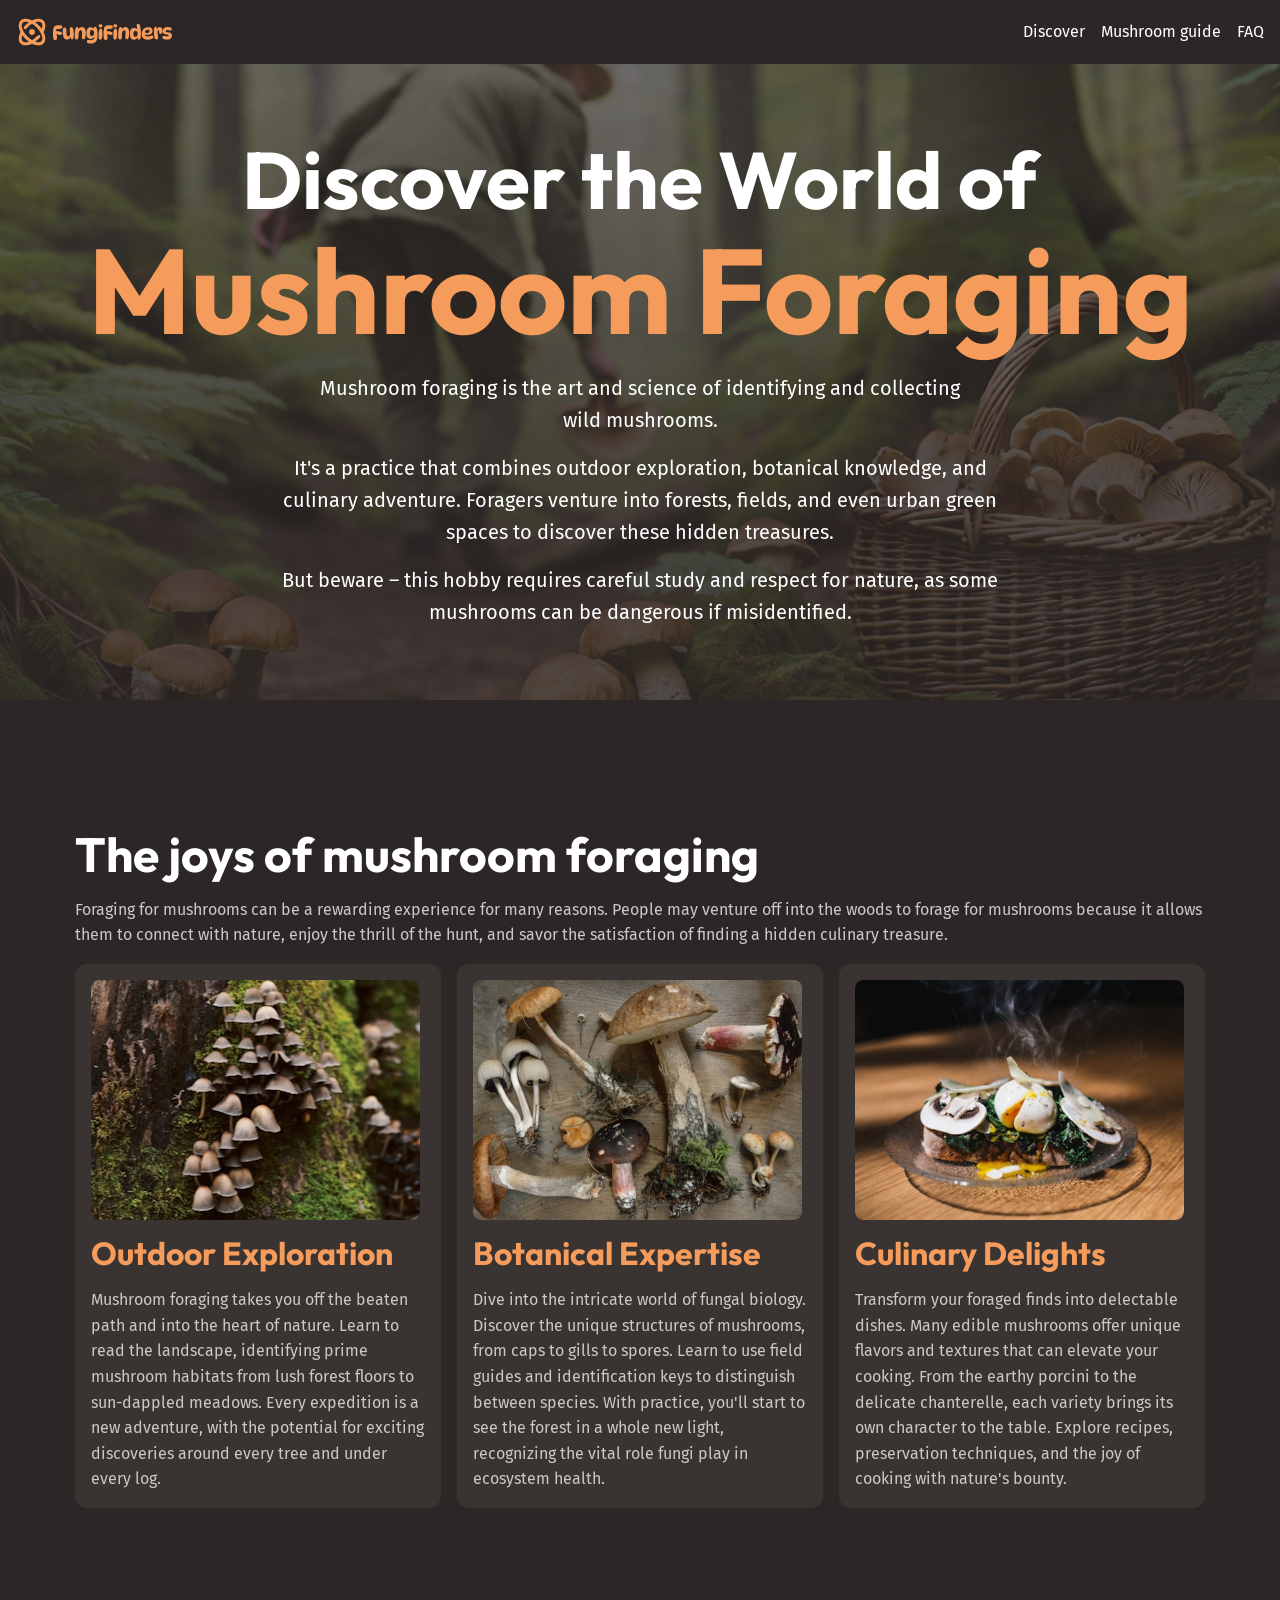
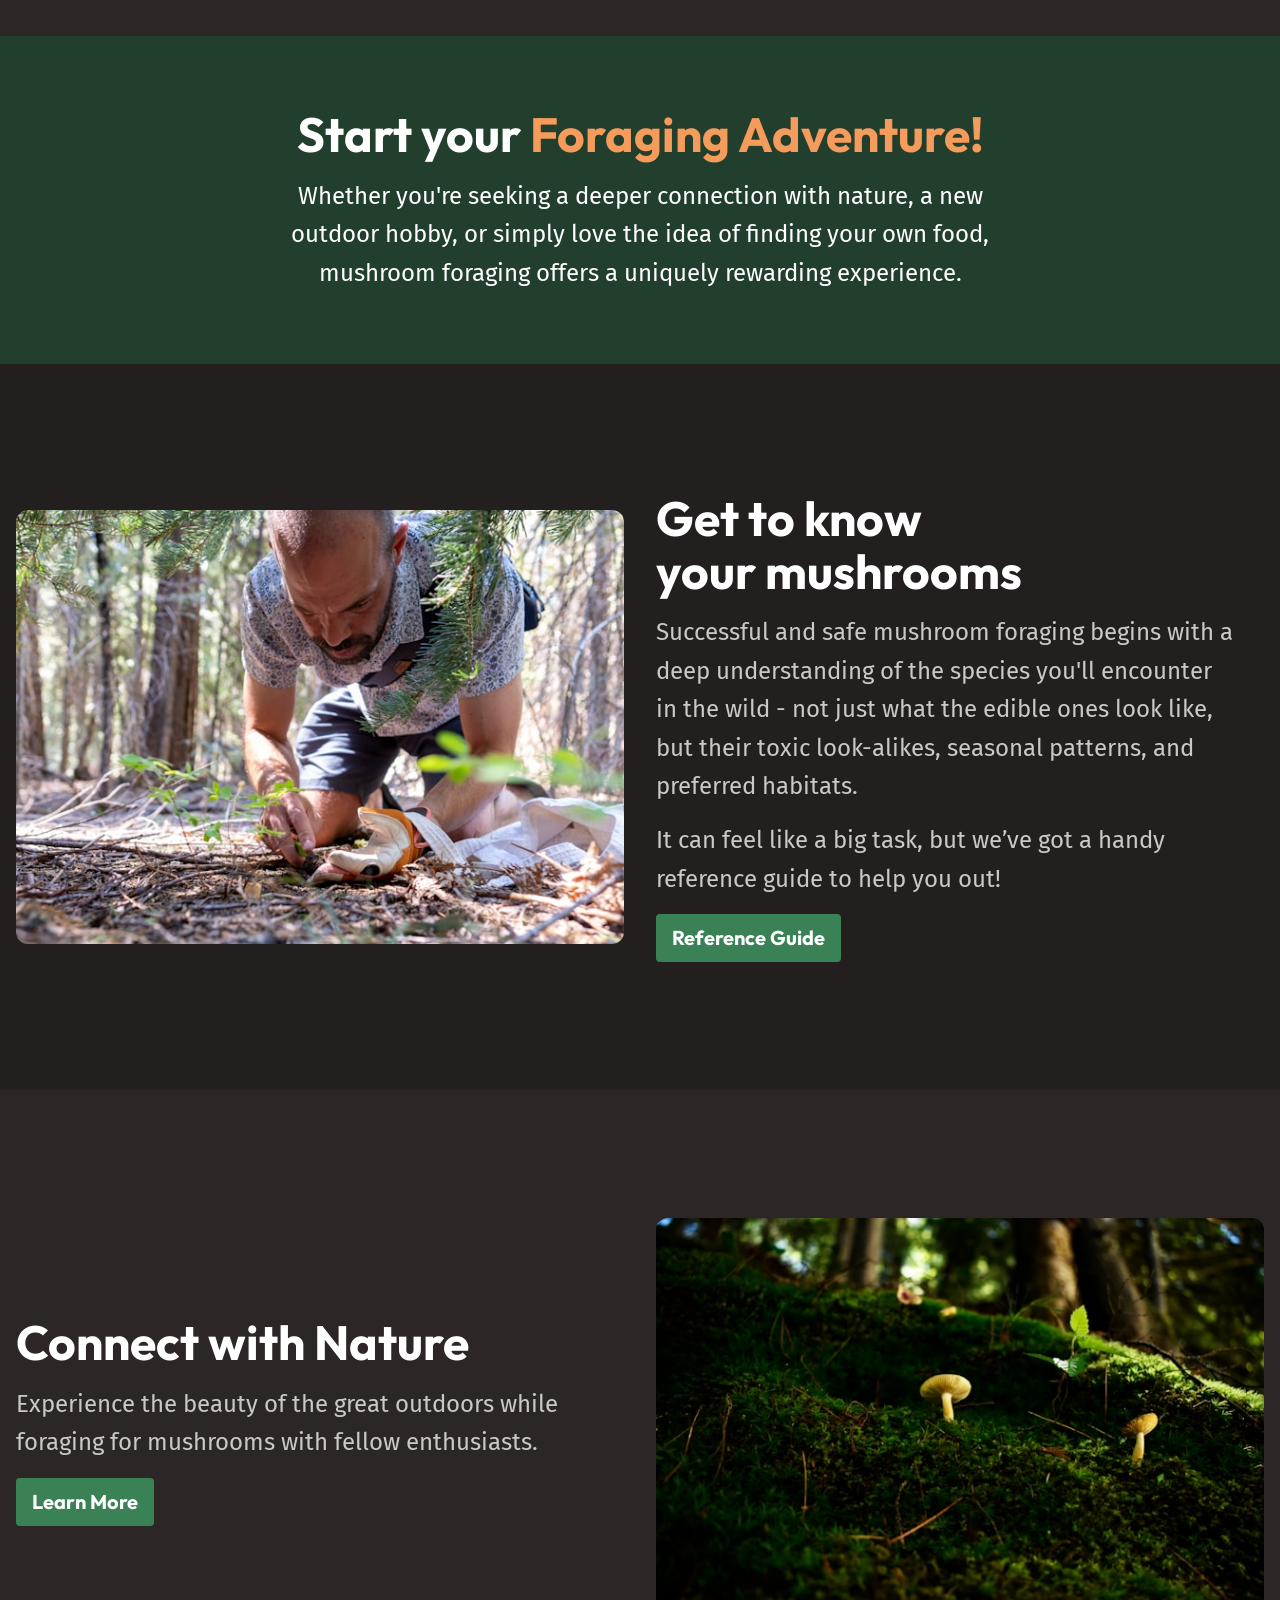
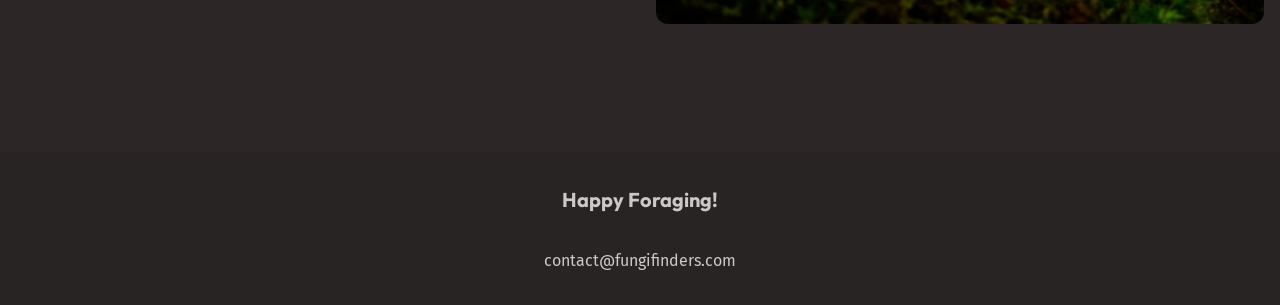
==== index.html @ 10470648 "finished page one" ====
<!DOCTYPE html>
<html lang="en">
<!-- Write HTML Approach focus on semantic and page structure before adding content -->

<head>
    <meta charset="UTF-8">
    <meta name="viewport" content="width=device-width, initial-scale=1.0">
    <title>Fungi Finders</title>
    <!-- Google Font -->
    <link rel="preconnect" href="https://fonts.googleapis.com" />
    <link rel="preconnect" href="https://fonts.gstatic.com" crossorigin />
    <link
        href="https://fonts.googleapis.com/css2?family=Fira+Sans:wght@400;700&family=Outfit:wght@100..900&display=swap"
        rel="stylesheet" />
    <link rel="stylesheet" href="css/style.css">
</head>

<body>
    <header class="site-header">
        <!-- Wrapper [same as container] -->
        <div class="wrapper" data-width="wide">
            <div class="site-header__inner">
                <img src="images/Logo.svg" alt="Fungi-Finders logo">
                <nav class="primary-navigation">
                    <ul role="list">
                        <li><a href="/">Discover</a></li>
                        <li><a href="#">Mushroom guide</a></li>
                        <li><a href="#">FAQ</a></li>
                    </ul>
                </nav>
            </div>
        </div>

    </header>
    <main>
        <section class="hero flow section" data-padding="compact">
            <div class="wrapper">


                <h1 class="hero__title">Discover the World of<span> Mushroom Foraging</span></h1>
            </div>
            <div class="wrapper" data-width="narrow">
                <div class="flow">

                    <p>Mushroom foraging is the art and science of identifying and collecting wild mushrooms.</p>
                    <p>It's a practice that combines outdoor exploration, botanical knowledge, and culinary adventure.
                        Foragers
                        venture into
                        forests, fields, and even urban green spaces to discover these hidden treasures.</p>
                    <p>But beware – this hobby requires careful study and respect for nature, as some mushrooms can be
                        dangerous
                        if
                        misidentified.</p>
                </div>
            </div>
        </section>
        <section class="section">
            <div class="wrapper flow">

                <h2 class="section-title">The joys of mushroom foraging</h2>
                <p>Foraging for mushrooms can be a rewarding experience for many reasons. People may venture off
                    into
                    the
                    woods to forage
                    for mushrooms because it allows them to connect with nature, enjoy the thrill of the hunt, and
                    savor
                    the
                    satisfaction of
                    finding a hidden culinary treasure.</p>

                <!-- Three Columns -->
                <div class="equal-columns">
                    <div class="card">
                        <img src="images/A vibrant forest floor covered with diverse wild mushrooms growing among fallen leaves and green moss..png"
                            alt="A tightly grouped brown and green mushrooms growing up a mossy trunk">
                        <h3 class="card__title">Outdoor Exploration</h3>
                        <p>Mushroom foraging takes you off the beaten path and into the heart of nature. Learn to read
                            the
                            landscape, identifying
                            prime mushroom habitats from lush forest floors to sun-dappled meadows. Every expedition is
                            a
                            new adventure, with the
                            potential for exciting discoveries around every tree and under every log.</p>
                    </div>
                    <div class="card">
                        <img src="images/botanical-expertise 12.jpg" alt="Wild Mushrooms on a table">
                        <h3 class="card__title">Botanical Expertise</h3>
                        <p>Dive into the intricate world of fungal biology. Discover the unique structures of mushrooms,
                            from caps to gills to
                            spores. Learn to use field guides and identification keys to distinguish between species.
                            With
                            practice, you'll start to
                            see the forest in a whole new light, recognizing the vital role fungi play in ecosystem
                            health.
                        </p>
                    </div>
                    <div class="card">
                        <img src="images/mushrooms being cooked.png" alt="A plate of food with mushrooms on top">
                        <h3 class="card__title">Culinary Delights</h3>
                        <p>Transform your foraged finds into delectable dishes. Many edible mushrooms offer unique
                            flavors
                            and textures that can
                            elevate your cooking. From the earthy porcini to the delicate chanterelle, each variety
                            brings
                            its own character to the
                            table. Explore recipes, preservation techniques, and the joy of cooking with nature's
                            bounty.
                        </p>
                    </div>
                </div>
            </div>
        </section>
        <section class="section background-accent" data-padding="compact">
            <div class="wrapper" data-width="narrow">


                <div class="flow font-size-lg text-high-contrast text-center">
                    <h2 class="section-title">Start your <span class="text-brand">Foraging Adventure!</span></h2>
                    <p>Whether you're seeking a deeper connection with nature, a new outdoor hobby, or simply love
                        the
                        idea
                        of finding your own food, mushroom foraging offers a uniquely rewarding experience.
                    </p>
                </div>
            </div>
        </section>
        <section class="section background-extra-dark">
            <div class="wrapper" data-width="wide">


                <!-- Two Columns -->
                <div class="equal-columns" data-gap="large" data-alignment="center">
                    <div>
                        <img src="images/experts.jpg"
                            alt="A man on his hands and knees harvesting wild mushrooms from the ground">
                    </div>
                    <div class="flow font-size-lg">
                        <h2 class="section-title">Get to know your mushrooms</h2>
                        <p>Successful and safe mushroom foraging begins with a deep understanding of the species
                            you'll
                            encounter in the wild - not
                            just what the edible ones look like, but their toxic look-alikes, seasonal patterns, and
                            preferred
                            habitats.</p>
                        <p>It can feel like a big task, but we’ve got a handy reference guide to help you out!</p>
                        <a class="button" href="#">Reference Guide <span class="visually-hidden">Learn more about
                                wild
                                mushrooms using our handy reference guide</span>

                            </span> </a>
                    </div>
                </div>
            </div>
        </section>
        <section class="section background-base">
            <div class="wrapper" data-width="wide">
                <!-- Two Columns -->
                <div class="equal-columns" data-gap="large" data-alignment="center">
                    <div class="flow font-size-lg">
                        <h2 class="section-title">Connect with Nature</h2>
                        <p>Experience the beauty of the great outdoors while foraging for mushrooms with fellow
                            enthusiasts.
                        </p>
                        <a class="button" href="#">Learn More <span class="visually-hidden">About the different types of
                                mushrooms using our handy
                                mushroom guide</span></a>
                    </div>
                    <div>
                        <img src="images/nature.jpg" alt="A smakk white mushroom growing on a mossy forest">
                    </div>
                </div>


            </div>
        </section>
    </main>
    <footer class="site-footer">
        <p class="site-footer__title">Happy Foraging!</p>
        <a href="mailto:contact@fungifinders.com">contact@fungifinders.com</a>
    </footer>




    <script src="js/script.js"></script>
</body>

</html>
---- css/style.css ----
@layer reset, base, layout, components;
/*Settings the order of the importance so after make this settings not important change order of layer */

/* Start Reset Layer */
@layer reset {
  *::before,
  *::after {
    box-sizing: border-box;
  }

  /* https://kilianvalkhof.com/2022/css-html/your-css-reset-needs-text-size-adjust-probably/ */
  html {
    -moz-text-size-adjust: none;
    -webkit-text-size-adjust: none;
    text-size-adjust: none;
  }

  body,
  h1,
  h2,
  h3,
  h4,
  p,
  figure,
  blockquote,
  dl,
  dd {
    margin: 0;
  }

  /* https://www.scottohara.me/blog/2019/01/12/lists-and-safari.html */
  [role="list"] {
    list-style: none;
    margin: 0;
    padding: 0;
  }

  body {
    min-block-size: 100vh;
    line-height: 1.6;
  }

  h1,
  h2,
  h3,
  button,
  input,
  label {
    line-height: 1.1;
  }

  h1,
  h2,
  h3,
  h4 {
    text-wrap: balance;
  }

  p,
  li {
    text-wrap: pretty;
  }

  img,
  picture {
    max-inline-size: 100%; /*max-inline-size mean up and down  */
    display: block;
  }

  input,
  button,
  textarea,
  select {
    font: inherit;
  }
}
/* End Reset Layer */

/* Start Base Layer  [:root, global styles, custom Props]*/
@layer base {
  :root {
    /* primitives here */
    --clr-white: hsl(0, 0%, 100%);
    --clr-gray-100: hsl(0, 2%, 79%);

    --clr-brand-400: hsl(25, 88%, 75%);
    --clr-brand-500: hsl(25, 88%, 66%);

    --clr-green-400: hsl(143, 19%, 49%);
    --clr-green-500: hsl(143, 38%, 37%);
    --clr-green-600: hsl(145, 29%, 19%);

    --clr-brown-500: hsl(10, 5%, 25%);
    --clr-brown-600: hsl(9, 7%, 21%);
    --clr-brown-700: hsl(9, 8%, 16%);
    --clr-brown-800: hsl(0, 6%, 15%);
    --clr-brown-900: hsl(0, 6%, 13%);

    --clr-orange-500: hsl(28, 43%, 28%);
    --clr-red-500: hsl(359, 34%, 24%);
    --clr-teal-500: hsl(186, 42%, 25%);

    /* Font Family */

    --ff-body: "Fira Sans", sans-serif;
    --ff-heading: "Outfit", sans-serif;

    /* Font Size */
    /* Rem = 16px */
    --fs-300: 0.875rem;
    --fs-400: 1rem;
    --fs-500: 1.255rem;
    --fs-600: 1.25rem;
    --fs-700: 1.5rem;
    --fs-800: 2rem;
    --fs-900: 3.75rem;
    --fs-1000: 3.75rem;

    @media (width > 760px) {
      --fs-300: 0.875rem;
      --fs-400: 1rem;
      --fs-500: 1.25rem;
      --fs-600: 1.5rem;
      --fs-700: 2rem;
      --fs-800: 3rem;
      --fs-900: 5rem;
      --fs-1000: 7.5rem;
    }
  }
  :root {
    /*semantic  Custom Properties */
    --text-main: var(--clr-gray-100);
    --text-high-contrast: var(--clr-white);
    --text-brand: var(--clr-brand-500);
    --text-brand-light: var(--clr-brand-400);

    --background-accent-light: var(--clr-green-400);
    --background-accent-main: var(--clr-green-500);
    --background-accent-dark: var(--clr-green-600);

    --background-extra-light: var(--clr-brown-500);
    --background-light: var(--clr-brown-600);
    --background-main: var(--clr-brown-700);
    --background-dark: var(--clr-brown-800);
    --background-extra-dark: var(--clr-brown-900);
  }
  :root {
    --font-size-heading-sm: var(--fs-700);
    --font-size-heading-regular: var(--fs-800);
    --font-size-heading-lg: var(--fs-900);
    --font-size-heading-xl: var(--fs-1000);

    --font-size-sm: var(--fs-300);
    --font-size-regular: var(--fs-400);
    --font-size-md: var(--fs-500);
    --font-size-lg: var(--fs-600);
  }
  :root {
    --border-radius-1: 0.25rem;
    --border-radius-2: 0.5rem;
    --border-radius-3: 0.75rem;
  }
  /*Base Style in General and good for inheritance then can be override  */
  body {
    font-family: var(--ff-body);
    font-size: var(--font-size-regular);
    color: var(--text-main);
    background-color: var(--background-main);
  }
  h1,
  h2,
  h3,
  h4 {
    font-family: var(--ff-heading);
    color: var(--text-high-contrast);
    font-weight: 700;
  }
  h1 {
    font-size: var(--font-size-heading-lg);
  }
  a {
    color: var(--text-high-contrast);
    display: block;
  }
  a:hover,
  a:focus-visible {
    color: var(--text-brand-light);
    /* Focus-visible is for keyboard users and it's not supported in all browsers when leave focus on the link return to the original state */
  }
  img {
    border-radius: var(--border-radius-3);
    -webkit-border-radius: var(--border-radius-3);
    -moz-border-radius: var(--border-radius-3);
    -ms-border-radius: var(--border-radius-3);
    -o-border-radius: var(--border-radius-3);
  }
}
/* End Base Layer */
/* Start Layout Layer */
@layer layout {
  .flow > * + * {
    /* direct sibling selector not include the first element */
    margin-top: var(--flow-space, 1rem);
  }
  .grid-flow {
    display: grid;
    gap: var(--grid-flow-gap, 1rem);
  }
  .equal-columns {
    display: grid;
    gap: var(--equal-columns-gap, 1em);
    align-items: var(--equal-columns-vertical-alignment, stretch);

    @media (width > 760px) {
      grid-auto-flow: column;
      grid-auto-columns: 1fr;
    }
    &[data-gap="large"] {
      --equal-columns-gap: 2rem;
    }
    &[data-alignment="center"] {
      --equal-columns-vertical-alignment: center;
    }
  }

  .section {
    --padding-section: 3.5rem;
    padding-block: var(--padding-section);
    /* padding-block mean padding-top and padding-bottom  */
    /* padding-inline mean padding-left and padding-right without effect on top and bottom */
    @media (width > 760px) {
      --padding-section: 8rem;

      &[data-padding="compact"] {
        --padding-section: 4.5rem;
      }
    }
  }
  .wrapper {
    --wrapper-max-width: 1130px;
    max-width: var(--wrapper-max-width);
    margin-inline: auto; /*same margin:0 auto */
    padding-inline: 1rem; /*same padding:0 1rem */

    &[data-width="wide"] {
      --wrapper-max-width: 1330px;
    }
    &[data-width="narrow"] {
      --wrapper-max-width: 720px;
    }
  }
}
/* End Layout Layer */
@layer components {
  .site-header {
    padding-block: 1rem;
  }
  .site-header__inner {
    display: flex;
    align-items: center;
    gap: 0.5rem 1rem;
    flex-wrap: wrap;
    justify-content: space-between;
  }
  .primary-navigation {
    ul {
      display: flex;
      gap: 0.5rem 1rem;
      flex-wrap: wrap;
    }
    a {
      text-decoration: none;
    }
  }
  .hero {
    background-image: url(../images/hero.png);
    background-size: cover;
    text-align: center;
    color: var(--text-high-contrast);
    font-size: var(--font-size-md);
  }

  .hero__title {
    font-size: var(--font-size-heading-lg);
    > span {
      display: block;
      color: var(--text-brand);
      font-size: var(--font-size-heading-xl);
    }
  }
  .card {
    /* We put var (var value, default value) var value if you wanna change style in future can delerate the var in parent and give it new value */
    display: grid;
    gap: var(--card-gap, 1rem);
    padding: 1rem;
    background-color: var(--background-light);
    border-radius: var(--border-radius-3);
    -webkit-border-radius: var(--border-radius-3);
    -moz-border-radius: var(--border-radius-3);
    -ms-border-radius: var(--border-radius-3);
    -o-border-radius: var(--border-radius-3);

    img {
      border-radius: var(--border-radius-2);
      -webkit-border-radius: var(--border-radius-2);
      -moz-border-radius: var(--border-radius-2);
      -ms-border-radius: var(--border-radius-2);
      -o-border-radius: var(--border-radius-2);
    }
    .card__title {
      color: var(--card-title-color, var(--text-brand));
      font-size: var(--card-title-font-size, var(--font-size-heading-sm));
    }
  }
  .button {
    display: flex inline;
    font-size: var(--font-size-md);
    padding: 0.5rem 1rem;
    background-color: var(--background-accent-main);
    font-family: var(--ff-heading);
    font-weight: 700;
    cursor: pointer;
    text-decoration: none;
    border-radius: var(--border-radius-1);
    -webkit-border-radius: var(--border-radius-1);
    -moz-border-radius: var(--border-radius-1);
    -ms-border-radius: var(--border-radius-1);
    -o-border-radius: var(--border-radius-1);
  }
  .button:hover,
  .button:focus-visible {
    color: var(--text-high-contrast);
    background-color: var(--background-accent-light);
  }
  .site-footer {
    text-align: center;
    background-color: var(--background-dark);
    padding-block: 2rem;
    display: grid;
    gap: 2rem;

    a {
      text-decoration: none;
      color: var(--text-main);
      &:hover,
      &:focus-visible {
        color: var(--text-brand-light);
      }
    }
  }
  .site-footer__title {
    font-size: var(--font-size-md);
    font-family: var(--ff-heading);
    font-weight: 700;
  }
}
/* Start Utilities Layer */
@layer utilities {
  /* This for Screen reader only to explain the purpose of the element  (link)*/
  /* So other people that are using screen readers will be able to access  */
  /* sr-only */
  .visually-hidden {
    clip: rect(0 0 0 0);
    clip-path: inset(50%);
    height: 1px;
    overflow: hidden;
    position: absolute;
    white-space: nowrap;
    width: 1px;
  }

  .text-center {
    text-align: center;
  }
  .text-brand {
    color: var(--text-brand);
  }
  .text-high-contrast {
    color: var(--text-high-contrast);
  }

  .section-title {
    font-size: var(--font-size-heading-regular);
  }

  .background-base {
    background-color: var(--background-base);
  }
  .background-light {
    background-color: var(--background-light);
  }
  .background-extra-light {
    background-color: var(--background-extra-light);
  }
  .background-dark {
    background-color: var(--background-dark);
  }
  .background-extra-dark {
    background-color: var(--background-extra-dark);
  }

  .background-accent {
    background-color: var(--background-accent-dark);
  }

  .font-size-sm {
    font-size: var(--font-size-sm);
  }
  .font-size-regular {
    font-size: var(--font-size-regular);
  }
  .font-size-md {
    font-size: var(--font-size-md);
  }
  .font-size-lg {
    font-size: var(--font-size-lg);
  }
}

/* End Utilities Layer */
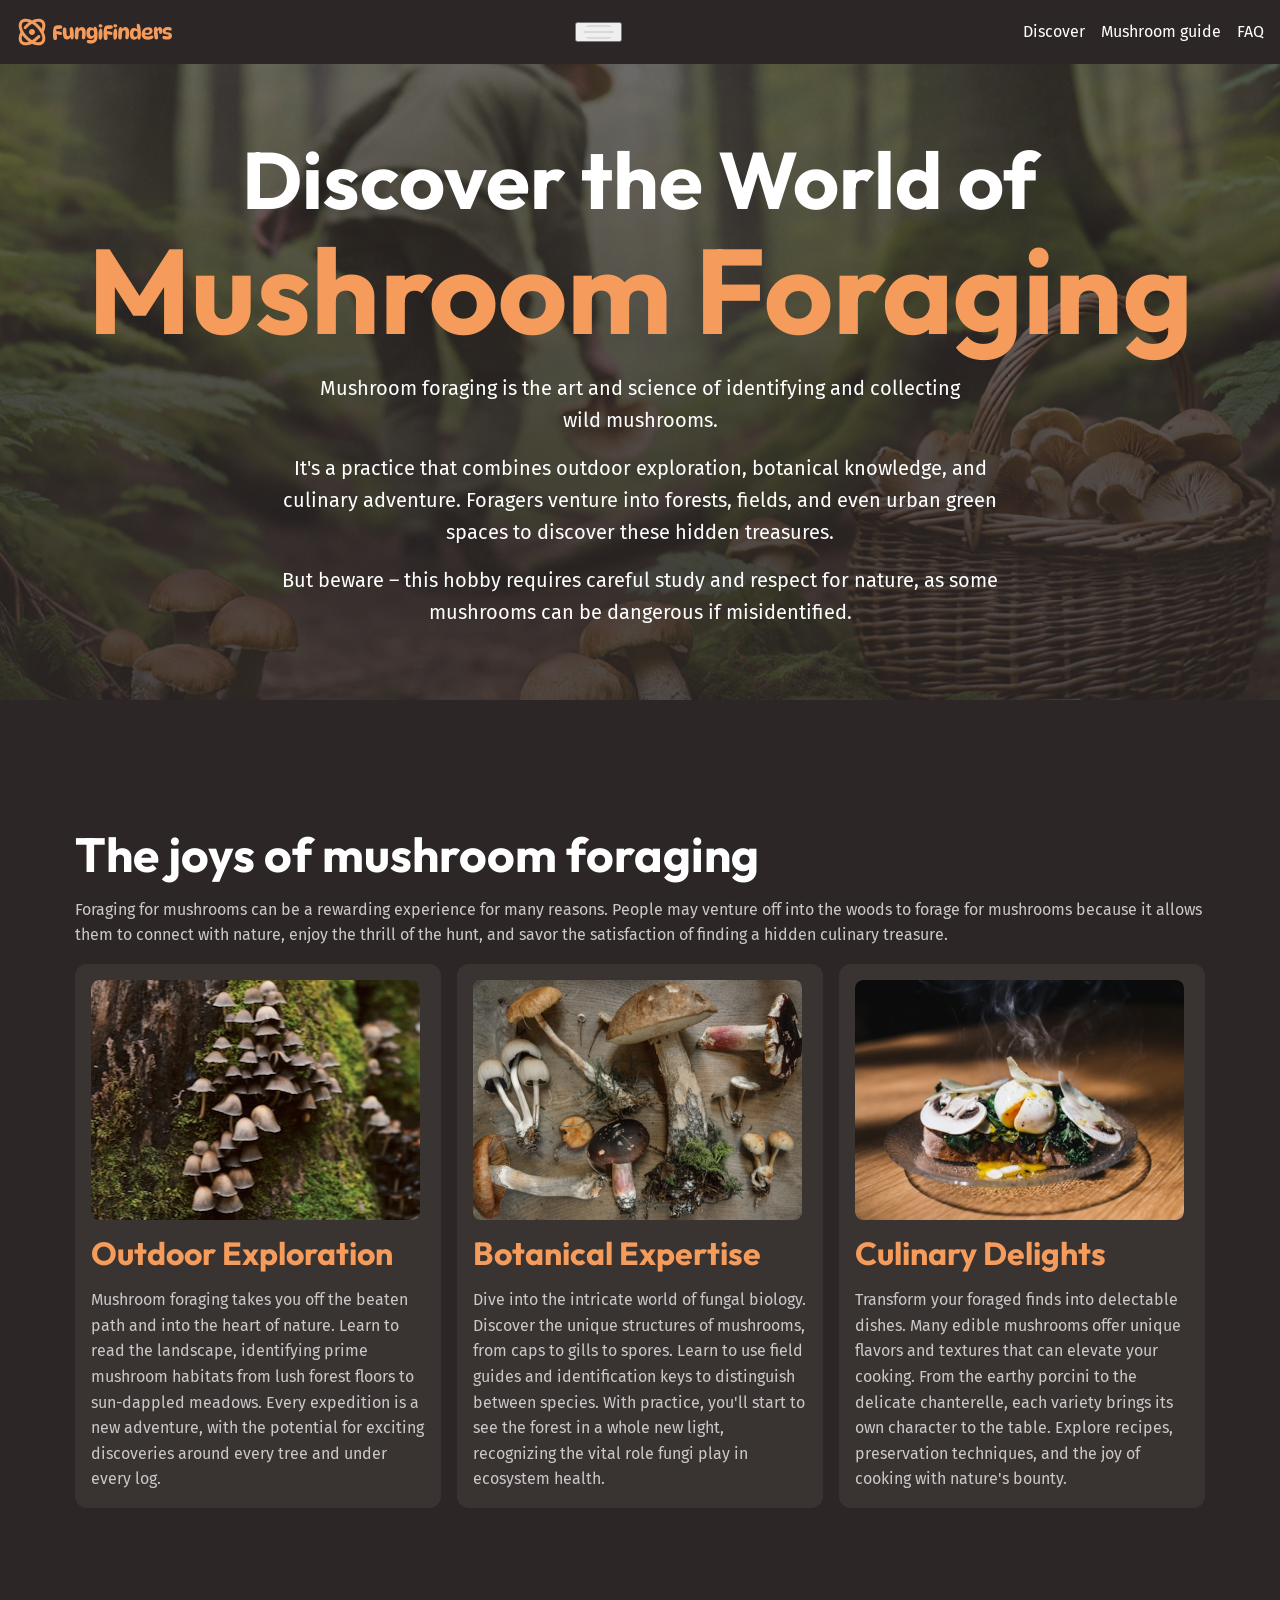
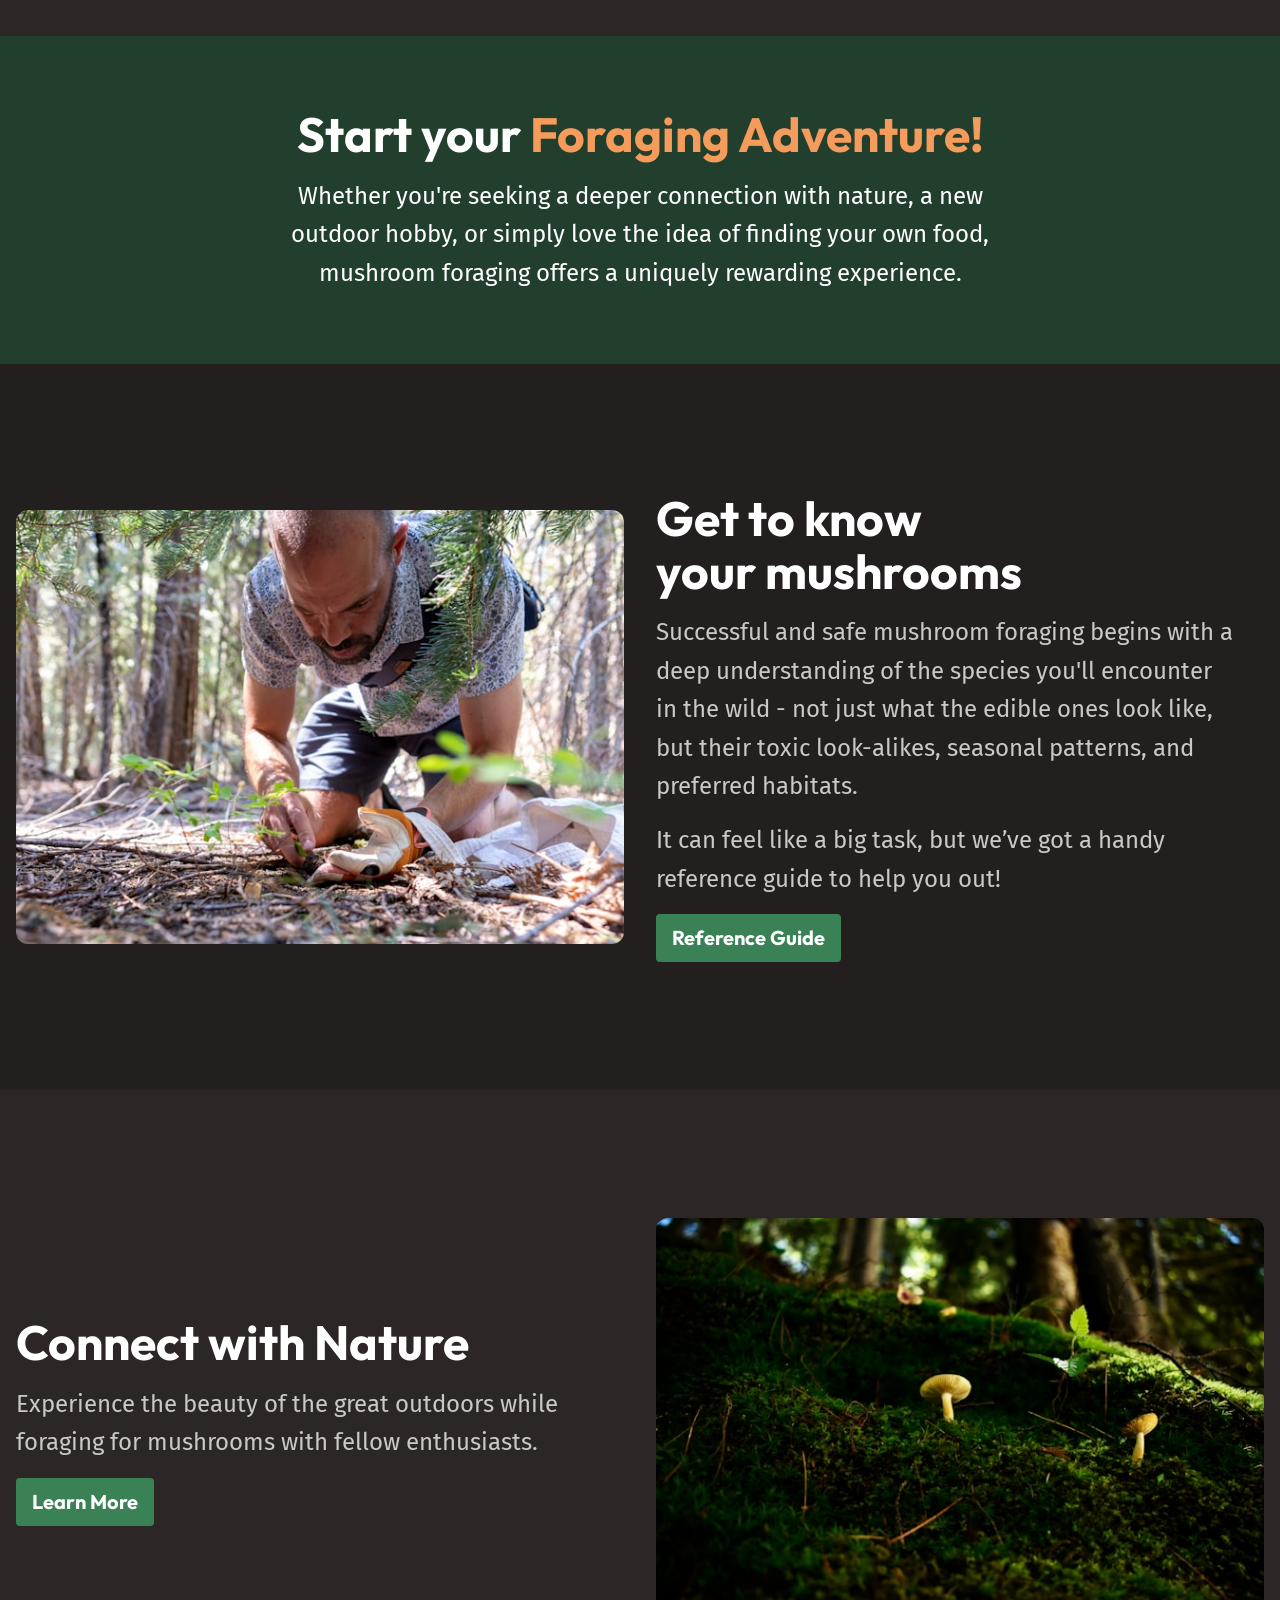
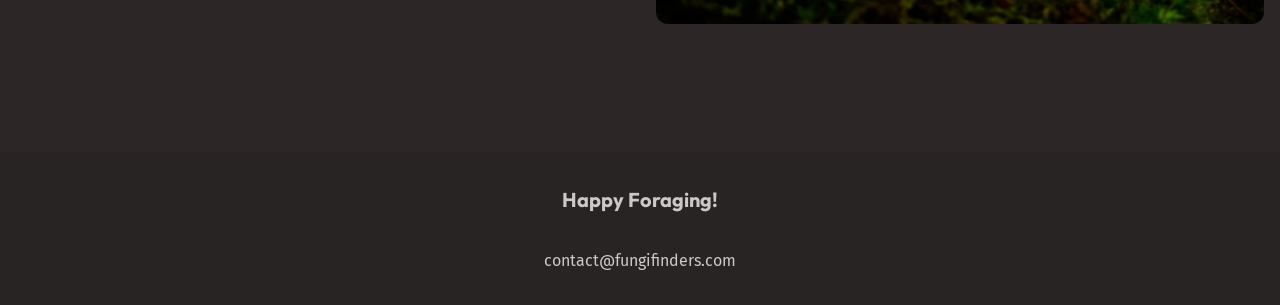
==== commit 8a9d9467: "added hamburger button" ====
--- a/index.html
+++ b/index.html
@@ -21,7 +21,11 @@
         <div class="wrapper" data-width="wide">
             <div class="site-header__inner">
                 <img src="images/Logo.svg" alt="Fungi-Finders logo">
-                <nav class="primary-navigation">
+                <button aria-controls="primary-nav" area-expanded="false">
+                    <span class="visually-hidden">Menu</span>
+                    <img src="images/Frame 23.svg" alt="">
+                </button>
+                <nav id="primary-nav" class="primary-navigation">
                     <ul role="list">
                         <li><a href="/">Discover</a></li>
                         <li><a href="#">Mushroom guide</a></li>
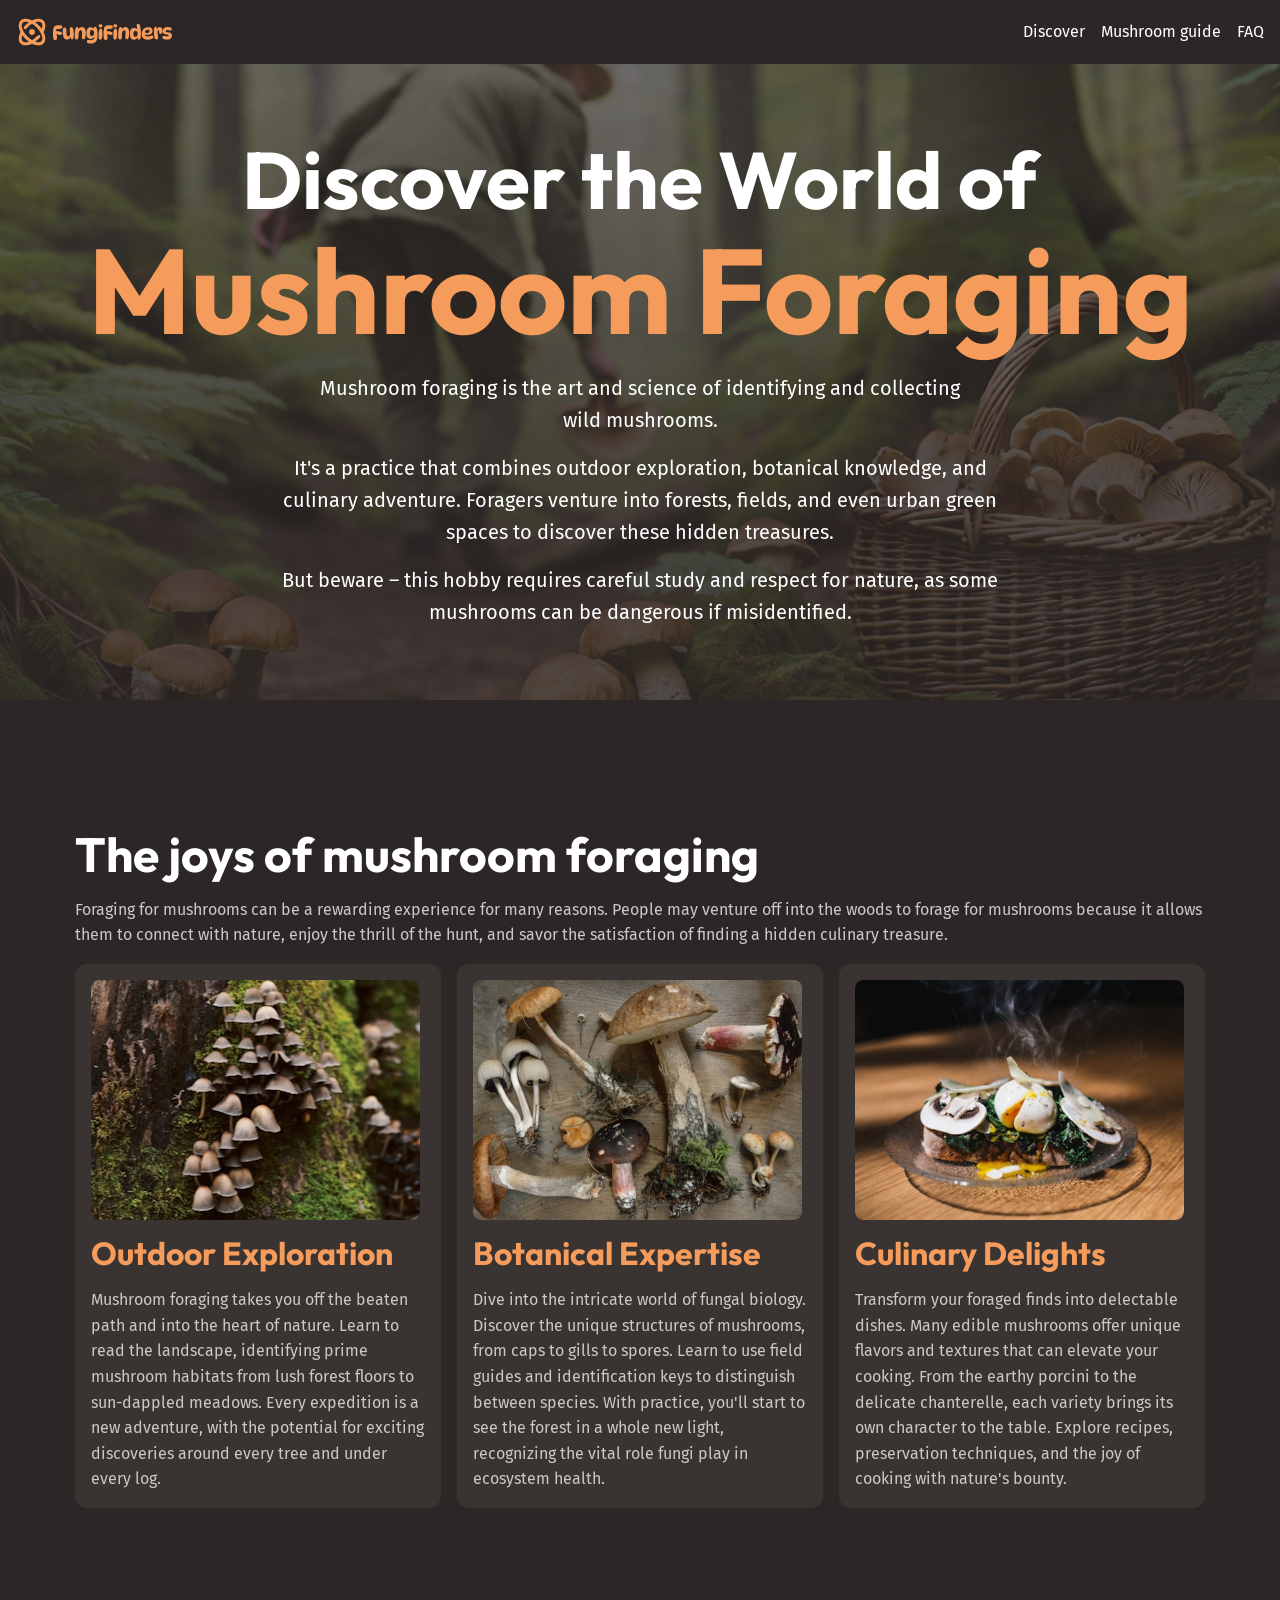
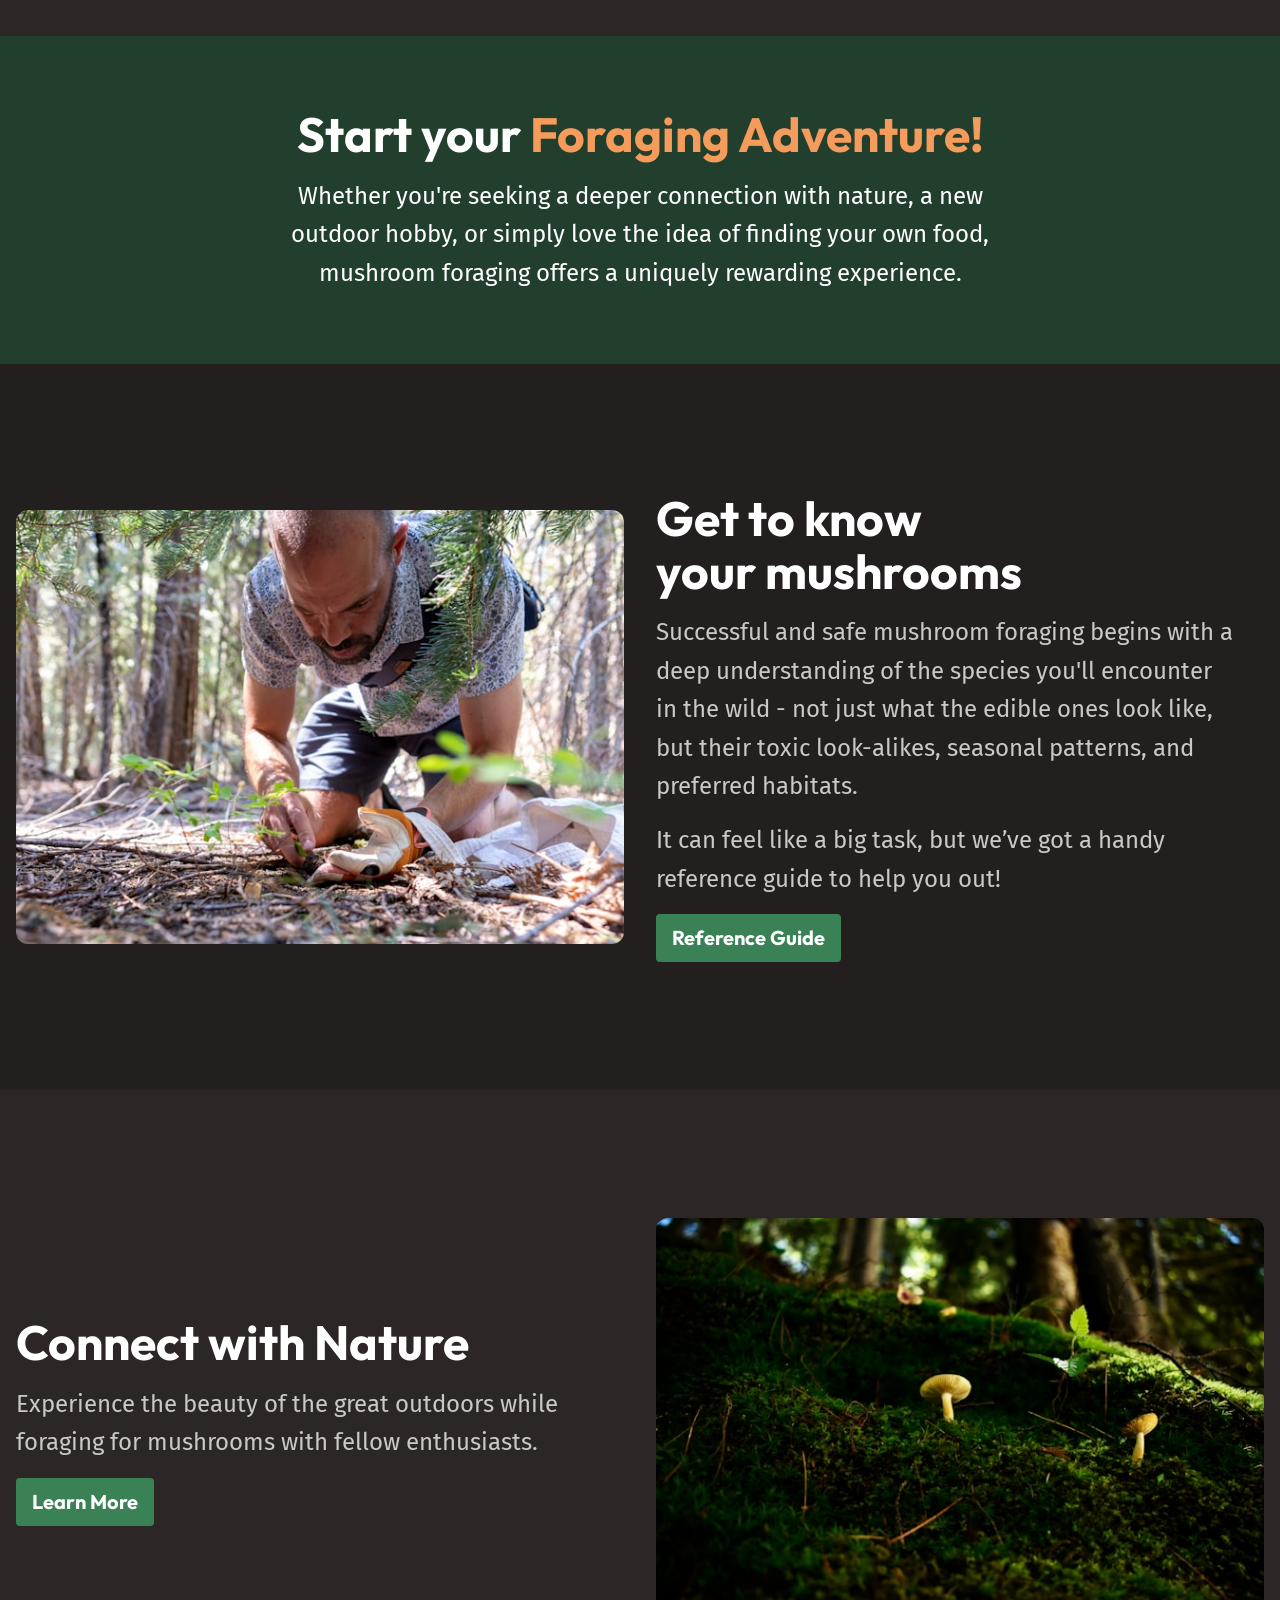
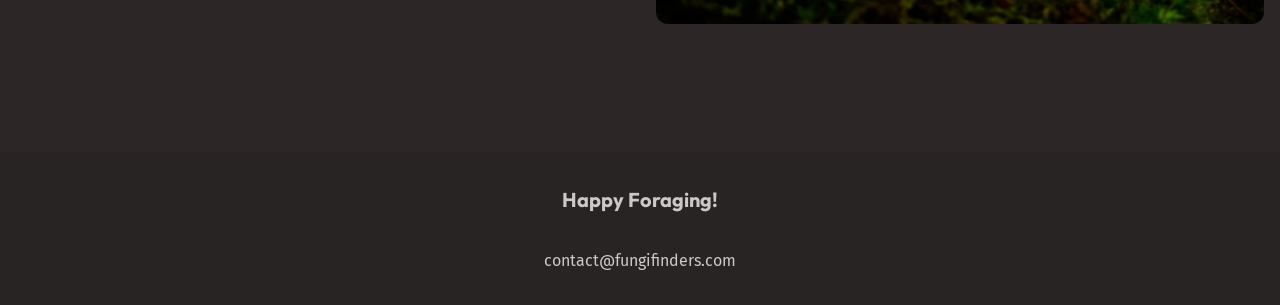
==== commit 08263291: "functional hamburger menu" ====
--- a/index.html
+++ b/index.html
@@ -24,8 +24,8 @@
                 <button aria-controls="primary-nav" area-expanded="false">
                     <span class="visually-hidden">Menu</span>
                     <img src="images/Frame 23.svg" alt="">
-                </button>
-                <nav id="primary-nav" class="primary-navigation">
+                </button> 
+                <nav id="primary-nav" class="primary-navigation" data-visible="false">
                     <ul role="list">
                         <li><a href="/">Discover</a></li>
                         <li><a href="#">Mushroom guide</a></li>
@@ -186,7 +186,7 @@
 
 
 
-    <script src="js/script.js"></script>
+    <script src="js/main.js"></script>
 </body>
 
 </html>
--- a/css/style.css
+++ b/css/style.css
@@ -251,6 +251,7 @@
   }
 }
 /* End Layout Layer */
+
 @layer components {
   .site-header {
     padding-block: 1rem;
@@ -262,6 +263,24 @@
     flex-wrap: wrap;
     justify-content: space-between;
   }
+
+  [aria-controls="primary-nav"] {
+    z-index: 100;
+    background: transparent;
+    border: 0;
+    cursor: pointer;
+    display: none; /* for mobile */
+    @media (width < 760px) {
+      display: block;
+    }
+    img {
+      border-radius: 0;
+      -webkit-border-radius: 0;
+      -moz-border-radius: 0;
+      -ms-border-radius: 0;
+      -o-border-radius: 0;
+    }
+  }
   .primary-navigation {
     ul {
       display: flex;
@@ -271,7 +290,40 @@
     a {
       text-decoration: none;
     }
-  }
+
+    @media (width < 760px) {
+      display: none;
+      position: absolute;
+      z-index: 10;
+      top: 0;
+      right: 0;
+      background-color: var(--background-accent-main);
+      padding: 2rem;
+      font-size: var(--font-size-lg);
+      font-family: var(--ff-heading);
+      border-bottom-left-radius: var(--border-radius-3);
+
+      ul {
+        flex-direction: column;
+        gap: 0;
+      }
+      li + li {
+        margin-block-start: 1.5rem;
+        padding-block-start: 1.5rem;
+        border-top: 2px solid var(--background-accent-light);
+      }
+    }
+
+    @media (width < 760px) {
+      &[data-visible="true"] {
+        display: block;
+      }
+      &[data-visible="false"] {
+        display: none;
+      }
+    }
+  }
+
   .hero {
     background-image: url(../images/hero.png);
     background-size: cover;
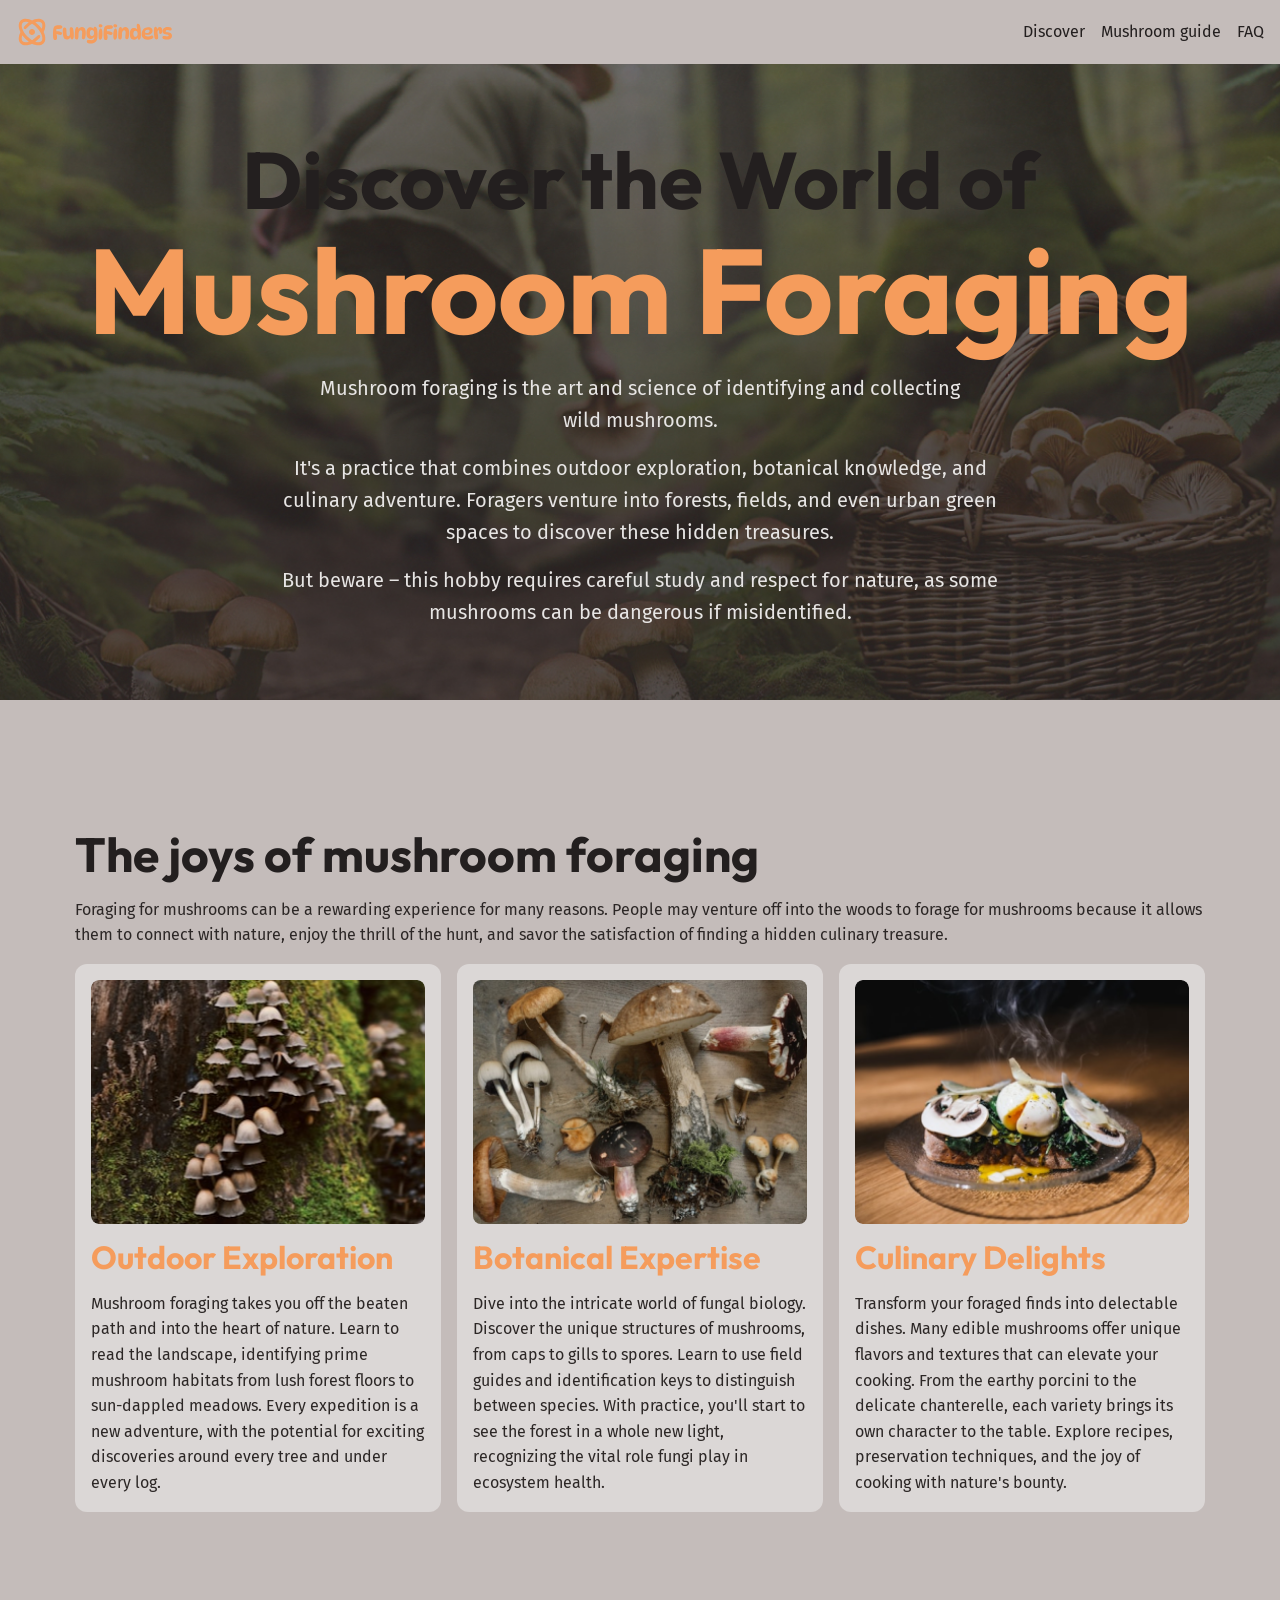
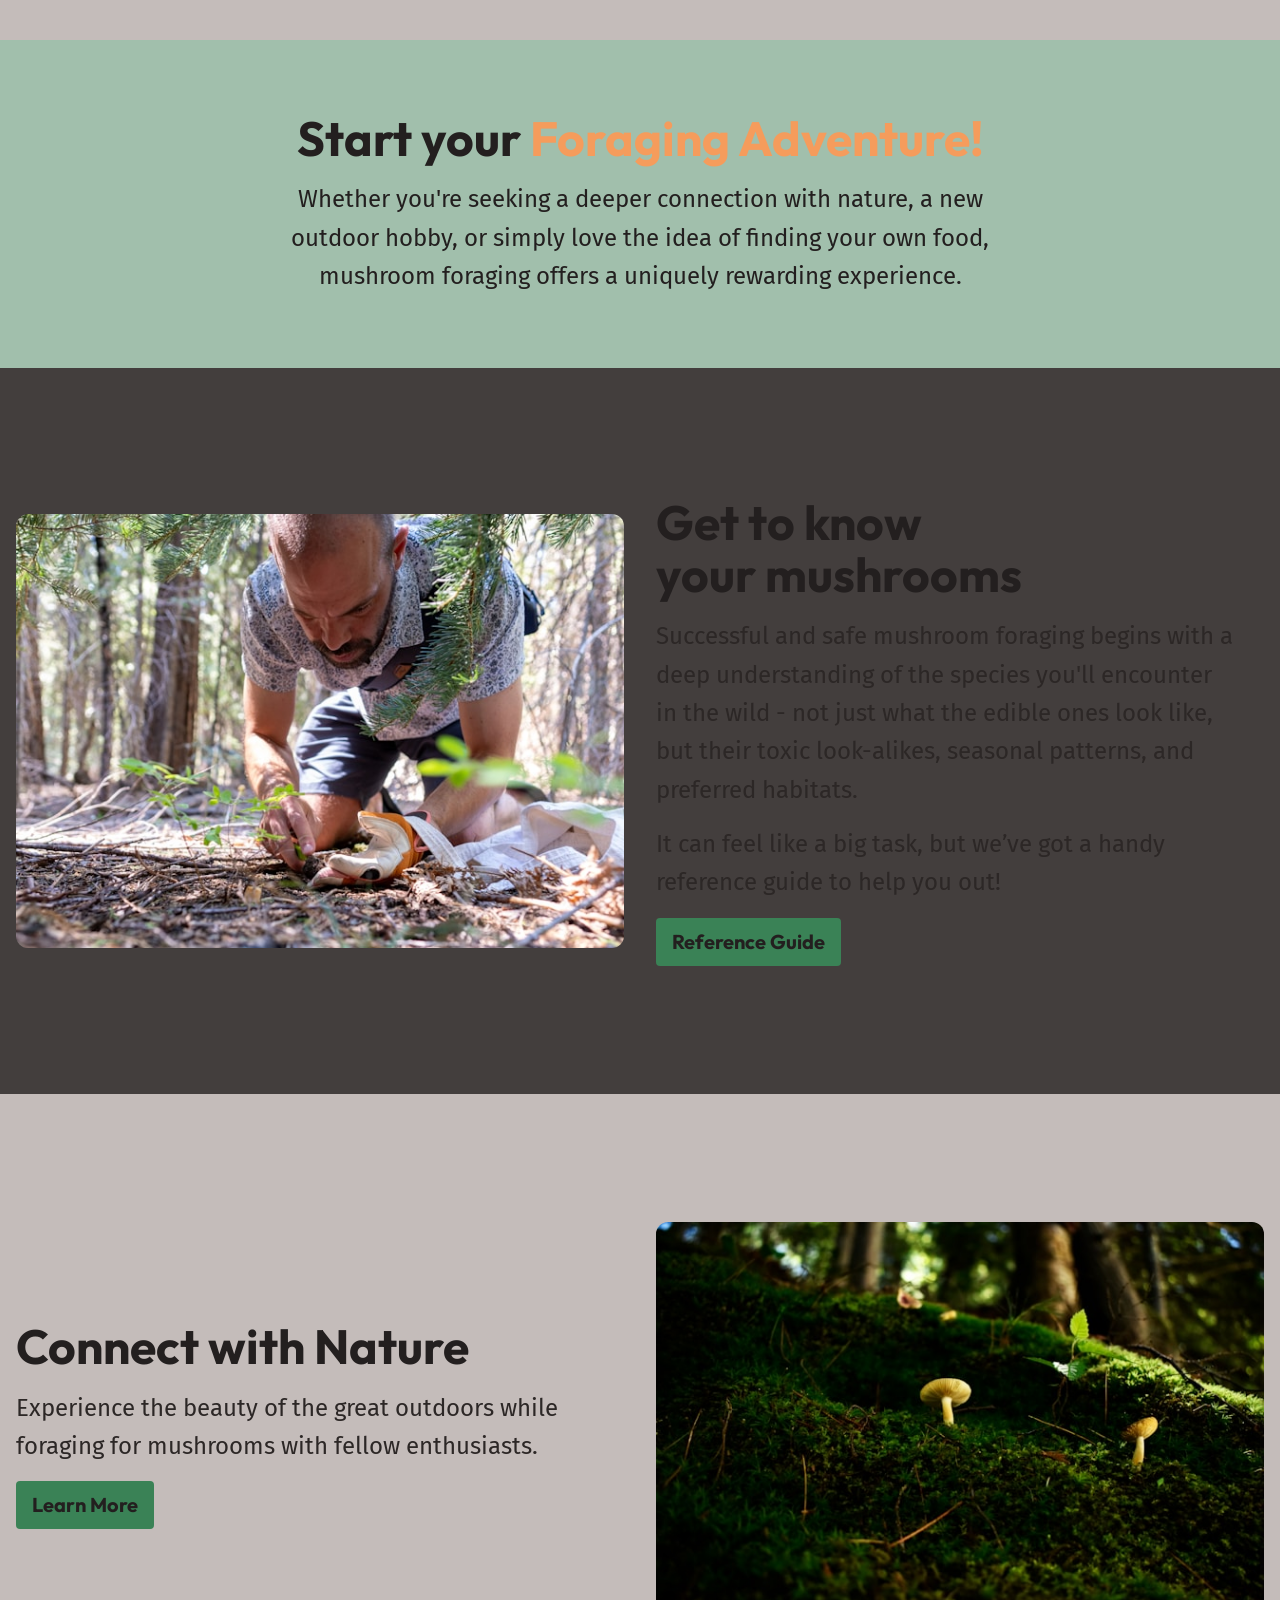
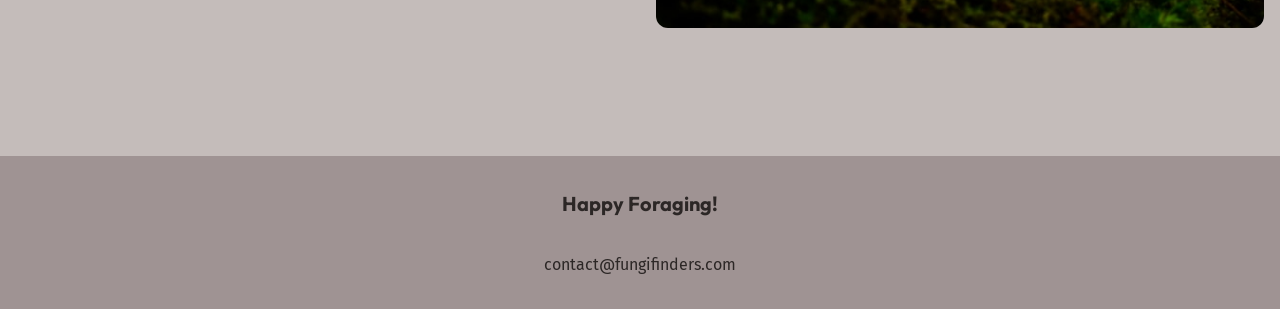
==== commit 538e0d2b: "Finish the site" ====
--- a/index.html
+++ b/index.html
@@ -13,9 +13,11 @@
         href="https://fonts.googleapis.com/css2?family=Fira+Sans:wght@400;700&family=Outfit:wght@100..900&display=swap"
         rel="stylesheet" />
     <link rel="stylesheet" href="css/style.css">
+    <script src="js/main.js" defer></script>
 </head>
 
 <body>
+    <a class="skip-to-main" href="#main">Skip to main content</a>
     <header class="site-header">
         <!-- Wrapper [same as container] -->
         <div class="wrapper" data-width="wide">
@@ -28,15 +30,15 @@
                 <nav id="primary-nav" class="primary-navigation" data-visible="false">
                     <ul role="list">
                         <li><a href="/">Discover</a></li>
-                        <li><a href="#">Mushroom guide</a></li>
-                        <li><a href="#">FAQ</a></li>
+                        <li><a href="/mushroom-guide.html">Mushroom guide</a></li>
+                        <li><a href="/mushroom-guide.html#faq">FAQ</a></li>
                     </ul>
                 </nav>
             </div>
         </div>
 
     </header>
-    <main>
+    <main id="main">
         <section class="hero flow section" data-padding="compact">
             <div class="wrapper">
 
@@ -182,11 +184,7 @@
         <p class="site-footer__title">Happy Foraging!</p>
         <a href="mailto:contact@fungifinders.com">contact@fungifinders.com</a>
     </footer>
-
-
-
-
-    <script src="js/main.js"></script>
+    
 </body>
 
 </html>
--- a/css/style.css
+++ b/css/style.css
@@ -1,472 +1,783 @@
-@layer reset, base, layout, components;
-/*Settings the order of the importance so after make this settings not important change order of layer */
-
-/* Start Reset Layer */
-@layer reset {
-  *::before,
-  *::after {
-    box-sizing: border-box;
-  }
-
-  /* https://kilianvalkhof.com/2022/css-html/your-css-reset-needs-text-size-adjust-probably/ */
-  html {
-    -moz-text-size-adjust: none;
-    -webkit-text-size-adjust: none;
-    text-size-adjust: none;
-  }
-
-  body,
-  h1,
-  h2,
-  h3,
-  h4,
-  p,
-  figure,
-  blockquote,
-  dl,
-  dd {
-    margin: 0;
-  }
-
-  /* https://www.scottohara.me/blog/2019/01/12/lists-and-safari.html */
-  [role="list"] {
-    list-style: none;
-    margin: 0;
-    padding: 0;
-  }
-
-  body {
-    min-block-size: 100vh;
-    line-height: 1.6;
-  }
-
-  h1,
-  h2,
-  h3,
-  button,
-  input,
-  label {
-    line-height: 1.1;
-  }
-
-  h1,
-  h2,
-  h3,
-  h4 {
-    text-wrap: balance;
-  }
-
-  p,
-  li {
-    text-wrap: pretty;
-  }
-
-  img,
-  picture {
-    max-inline-size: 100%; /*max-inline-size mean up and down  */
-    display: block;
-  }
-
-  input,
-  button,
-  textarea,
-  select {
-    font: inherit;
-  }
-}
-/* End Reset Layer */
-
-/* Start Base Layer  [:root, global styles, custom Props]*/
-@layer base {
-  :root {
-    /* primitives here */
-    --clr-white: hsl(0, 0%, 100%);
-    --clr-gray-100: hsl(0, 2%, 79%);
-
-    --clr-brand-400: hsl(25, 88%, 75%);
-    --clr-brand-500: hsl(25, 88%, 66%);
-
-    --clr-green-400: hsl(143, 19%, 49%);
-    --clr-green-500: hsl(143, 38%, 37%);
-    --clr-green-600: hsl(145, 29%, 19%);
-
-    --clr-brown-500: hsl(10, 5%, 25%);
-    --clr-brown-600: hsl(9, 7%, 21%);
-    --clr-brown-700: hsl(9, 8%, 16%);
-    --clr-brown-800: hsl(0, 6%, 15%);
-    --clr-brown-900: hsl(0, 6%, 13%);
-
-    --clr-orange-500: hsl(28, 43%, 28%);
-    --clr-red-500: hsl(359, 34%, 24%);
-    --clr-teal-500: hsl(186, 42%, 25%);
-
-    /* Font Family */
-
-    --ff-body: "Fira Sans", sans-serif;
-    --ff-heading: "Outfit", sans-serif;
-
-    /* Font Size */
-    /* Rem = 16px */
-    --fs-300: 0.875rem;
-    --fs-400: 1rem;
-    --fs-500: 1.255rem;
-    --fs-600: 1.25rem;
-    --fs-700: 1.5rem;
-    --fs-800: 2rem;
-    --fs-900: 3.75rem;
-    --fs-1000: 3.75rem;
-
-    @media (width > 760px) {
-      --fs-300: 0.875rem;
-      --fs-400: 1rem;
-      --fs-500: 1.25rem;
-      --fs-600: 1.5rem;
-      --fs-700: 2rem;
-      --fs-800: 3rem;
-      --fs-900: 5rem;
-      --fs-1000: 7.5rem;
-    }
-  }
-  :root {
-    /*semantic  Custom Properties */
-    --text-main: var(--clr-gray-100);
-    --text-high-contrast: var(--clr-white);
-    --text-brand: var(--clr-brand-500);
-    --text-brand-light: var(--clr-brand-400);
-
-    --background-accent-light: var(--clr-green-400);
-    --background-accent-main: var(--clr-green-500);
-    --background-accent-dark: var(--clr-green-600);
-
-    --background-extra-light: var(--clr-brown-500);
-    --background-light: var(--clr-brown-600);
-    --background-main: var(--clr-brown-700);
-    --background-dark: var(--clr-brown-800);
-    --background-extra-dark: var(--clr-brown-900);
-  }
-  :root {
-    --font-size-heading-sm: var(--fs-700);
-    --font-size-heading-regular: var(--fs-800);
-    --font-size-heading-lg: var(--fs-900);
-    --font-size-heading-xl: var(--fs-1000);
-
-    --font-size-sm: var(--fs-300);
-    --font-size-regular: var(--fs-400);
-    --font-size-md: var(--fs-500);
-    --font-size-lg: var(--fs-600);
-  }
-  :root {
-    --border-radius-1: 0.25rem;
-    --border-radius-2: 0.5rem;
-    --border-radius-3: 0.75rem;
-  }
-  /*Base Style in General and good for inheritance then can be override  */
-  body {
-    font-family: var(--ff-body);
-    font-size: var(--font-size-regular);
-    color: var(--text-main);
-    background-color: var(--background-main);
-  }
-  h1,
-  h2,
-  h3,
-  h4 {
-    font-family: var(--ff-heading);
-    color: var(--text-high-contrast);
-    font-weight: 700;
-  }
-  h1 {
-    font-size: var(--font-size-heading-lg);
-  }
-  a {
-    color: var(--text-high-contrast);
-    display: block;
-  }
-  a:hover,
-  a:focus-visible {
-    color: var(--text-brand-light);
-    /* Focus-visible is for keyboard users and it's not supported in all browsers when leave focus on the link return to the original state */
-  }
-  img {
-    border-radius: var(--border-radius-3);
-    -webkit-border-radius: var(--border-radius-3);
-    -moz-border-radius: var(--border-radius-3);
-    -ms-border-radius: var(--border-radius-3);
-    -o-border-radius: var(--border-radius-3);
-  }
-}
-/* End Base Layer */
-/* Start Layout Layer */
-@layer layout {
-  .flow > * + * {
-    /* direct sibling selector not include the first element */
-    margin-top: var(--flow-space, 1rem);
-  }
-  .grid-flow {
-    display: grid;
-    gap: var(--grid-flow-gap, 1rem);
-  }
-  .equal-columns {
-    display: grid;
-    gap: var(--equal-columns-gap, 1em);
-    align-items: var(--equal-columns-vertical-alignment, stretch);
-
-    @media (width > 760px) {
-      grid-auto-flow: column;
-      grid-auto-columns: 1fr;
-    }
-    &[data-gap="large"] {
-      --equal-columns-gap: 2rem;
-    }
-    &[data-alignment="center"] {
-      --equal-columns-vertical-alignment: center;
-    }
-  }
-
-  .section {
-    --padding-section: 3.5rem;
-    padding-block: var(--padding-section);
-    /* padding-block mean padding-top and padding-bottom  */
-    /* padding-inline mean padding-left and padding-right without effect on top and bottom */
-    @media (width > 760px) {
-      --padding-section: 8rem;
-
-      &[data-padding="compact"] {
-        --padding-section: 4.5rem;
-      }
-    }
-  }
-  .wrapper {
-    --wrapper-max-width: 1130px;
-    max-width: var(--wrapper-max-width);
-    margin-inline: auto; /*same margin:0 auto */
-    padding-inline: 1rem; /*same padding:0 1rem */
-
-    &[data-width="wide"] {
-      --wrapper-max-width: 1330px;
-    }
-    &[data-width="narrow"] {
-      --wrapper-max-width: 720px;
-    }
-  }
-}
-/* End Layout Layer */
-
-@layer components {
-  .site-header {
-    padding-block: 1rem;
-  }
-  .site-header__inner {
-    display: flex;
-    align-items: center;
-    gap: 0.5rem 1rem;
-    flex-wrap: wrap;
-    justify-content: space-between;
-  }
-
-  [aria-controls="primary-nav"] {
-    z-index: 100;
-    background: transparent;
-    border: 0;
-    cursor: pointer;
-    display: none; /* for mobile */
-    @media (width < 760px) {
-      display: block;
-    }
-    img {
-      border-radius: 0;
-      -webkit-border-radius: 0;
-      -moz-border-radius: 0;
-      -ms-border-radius: 0;
-      -o-border-radius: 0;
-    }
-  }
-  .primary-navigation {
-    ul {
-      display: flex;
-      gap: 0.5rem 1rem;
-      flex-wrap: wrap;
-    }
-    a {
-      text-decoration: none;
-    }
-
-    @media (width < 760px) {
-      display: none;
-      position: absolute;
-      z-index: 10;
-      top: 0;
-      right: 0;
-      background-color: var(--background-accent-main);
-      padding: 2rem;
-      font-size: var(--font-size-lg);
-      font-family: var(--ff-heading);
-      border-bottom-left-radius: var(--border-radius-3);
-
-      ul {
-        flex-direction: column;
-        gap: 0;
-      }
-      li + li {
-        margin-block-start: 1.5rem;
-        padding-block-start: 1.5rem;
-        border-top: 2px solid var(--background-accent-light);
-      }
-    }
-
-    @media (width < 760px) {
-      &[data-visible="true"] {
-        display: block;
-      }
-      &[data-visible="false"] {
-        display: none;
-      }
-    }
-  }
-
-  .hero {
-    background-image: url(../images/hero.png);
-    background-size: cover;
-    text-align: center;
-    color: var(--text-high-contrast);
-    font-size: var(--font-size-md);
-  }
-
-  .hero__title {
-    font-size: var(--font-size-heading-lg);
-    > span {
-      display: block;
-      color: var(--text-brand);
-      font-size: var(--font-size-heading-xl);
-    }
-  }
-  .card {
-    /* We put var (var value, default value) var value if you wanna change style in future can delerate the var in parent and give it new value */
-    display: grid;
-    gap: var(--card-gap, 1rem);
-    padding: 1rem;
-    background-color: var(--background-light);
-    border-radius: var(--border-radius-3);
-    -webkit-border-radius: var(--border-radius-3);
-    -moz-border-radius: var(--border-radius-3);
-    -ms-border-radius: var(--border-radius-3);
-    -o-border-radius: var(--border-radius-3);
-
-    img {
-      border-radius: var(--border-radius-2);
-      -webkit-border-radius: var(--border-radius-2);
-      -moz-border-radius: var(--border-radius-2);
-      -ms-border-radius: var(--border-radius-2);
-      -o-border-radius: var(--border-radius-2);
-    }
-    .card__title {
-      color: var(--card-title-color, var(--text-brand));
-      font-size: var(--card-title-font-size, var(--font-size-heading-sm));
-    }
-  }
-  .button {
-    display: flex inline;
-    font-size: var(--font-size-md);
-    padding: 0.5rem 1rem;
-    background-color: var(--background-accent-main);
-    font-family: var(--ff-heading);
-    font-weight: 700;
-    cursor: pointer;
-    text-decoration: none;
-    border-radius: var(--border-radius-1);
-    -webkit-border-radius: var(--border-radius-1);
-    -moz-border-radius: var(--border-radius-1);
-    -ms-border-radius: var(--border-radius-1);
-    -o-border-radius: var(--border-radius-1);
-  }
-  .button:hover,
-  .button:focus-visible {
-    color: var(--text-high-contrast);
-    background-color: var(--background-accent-light);
-  }
-  .site-footer {
-    text-align: center;
-    background-color: var(--background-dark);
-    padding-block: 2rem;
-    display: grid;
-    gap: 2rem;
-
-    a {
-      text-decoration: none;
-      color: var(--text-main);
-      &:hover,
-      &:focus-visible {
-        color: var(--text-brand-light);
-      }
-    }
-  }
-  .site-footer__title {
-    font-size: var(--font-size-md);
-    font-family: var(--ff-heading);
-    font-weight: 700;
-  }
-}
-/* Start Utilities Layer */
-@layer utilities {
-  /* This for Screen reader only to explain the purpose of the element  (link)*/
-  /* So other people that are using screen readers will be able to access  */
-  /* sr-only */
-  .visually-hidden {
-    clip: rect(0 0 0 0);
-    clip-path: inset(50%);
-    height: 1px;
-    overflow: hidden;
-    position: absolute;
-    white-space: nowrap;
-    width: 1px;
-  }
-
-  .text-center {
-    text-align: center;
-  }
-  .text-brand {
-    color: var(--text-brand);
-  }
-  .text-high-contrast {
-    color: var(--text-high-contrast);
-  }
-
-  .section-title {
-    font-size: var(--font-size-heading-regular);
-  }
-
-  .background-base {
-    background-color: var(--background-base);
-  }
-  .background-light {
-    background-color: var(--background-light);
-  }
-  .background-extra-light {
-    background-color: var(--background-extra-light);
-  }
-  .background-dark {
-    background-color: var(--background-dark);
-  }
-  .background-extra-dark {
-    background-color: var(--background-extra-dark);
-  }
-
-  .background-accent {
-    background-color: var(--background-accent-dark);
-  }
-
-  .font-size-sm {
-    font-size: var(--font-size-sm);
-  }
-  .font-size-regular {
-    font-size: var(--font-size-regular);
-  }
-  .font-size-md {
-    font-size: var(--font-size-md);
-  }
-  .font-size-lg {
-    font-size: var(--font-size-lg);
-  }
-}
-
-/* End Utilities Layer */
+ @view-transition {
+   navigation: auto;
+ }
+
+ @layer reset, base, layout, components, utilities;
+
+ /* Settings the order of the importance so after make this settings not important change order of layer */
+
+
+
+ @layer reset {
+
+   *::before,
+   *::after {
+     box-sizing: border-box;
+   }
+
+   /* https://kilianvalkhof.com/2022/css-html/your-css-reset-needs-text-size-adjust-probably/ */
+   html {
+     -moz-text-size-adjust: none;
+     -webkit-text-size-adjust: none;
+     text-size-adjust: none;
+   }
+
+   body,
+   h1,
+   h2,
+   h3,
+   h4,
+   p,
+   figure,
+   blockquote,
+   dl,
+   dd {
+     margin: 0;
+   }
+
+   /* https://www.scottohara.me/blog/2019/01/12/lists-and-safari.html */
+   [role="list"] {
+     list-style: none;
+     margin: 0;
+     padding: 0;
+   }
+
+   body {
+     min-block-size: 100vh;
+     line-height: 1.6;
+   }
+
+   h1,
+   h2,
+   h3,
+   button,
+   input,
+   label {
+     line-height: 1.1;
+   }
+
+   h1,
+   h2,
+   h3,
+   h4 {
+     text-wrap: balance;
+   }
+
+   p,
+   li {
+     text-wrap: pretty;
+   }
+
+   img,
+   picture {
+     max-inline-size: 100%;
+     /*max-inline-size mean up and down  */
+     display: block;
+   }
+
+   input,
+   button,
+   textarea,
+   select {
+     font: inherit;
+   }
+ }
+
+ @layer base {
+   :root {
+     /* primitives here */
+     --clr-white: hsl(0, 0%, 100%);
+     --clr-gray-100: hsl(0, 2%, 79%);
+
+     --clr-brand-400: hsl(25, 88%, 75%);
+     --clr-brand-500: hsl(25, 88%, 66%);
+
+     --clr-green-300: hsl(143, 19%, 69%);
+     --clr-green-400: hsl(143, 19%, 49%);
+     --clr-green-500: hsl(143, 38%, 37%);
+     --clr-green-600: hsl(145, 29%, 19%);
+
+     --clr-brown-100: hsl(10, 5%, 90%);
+     --clr-brown-200: hsl(9, 7%, 85%);
+     --clr-brown-300: hsl(9, 8%, 75%);
+     --clr-brown-400: hsl(0, 6%, 60%);
+
+
+     --clr-brown-500: hsl(10, 5%, 25%);
+     --clr-brown-600: hsl(9, 7%, 21%);
+     --clr-brown-700: hsl(9, 8%, 16%);
+     --clr-brown-800: hsl(0, 6%, 15%);
+     --clr-brown-900: hsl(0, 6%, 13%);
+
+     --clr-orange-500: hsl(28, 43%, 28%);
+     --clr-red-500: hsl(359, 34%, 24%);
+     --clr-teal-500: hsl(186, 42%, 25%);
+
+     /* Font Family */
+
+     --ff-body: "Fira Sans", sans-serif;
+     --ff-heading: "Outfit", sans-serif;
+
+     /* Font Size */
+     /* Rem = 16px */
+     --fs-300: 0.875rem;
+     --fs-400: 1rem;
+     --fs-500: 1.255rem;
+     --fs-600: 1.25rem;
+     --fs-700: 1.5rem;
+     --fs-800: 2rem;
+     --fs-900: 3.75rem;
+     --fs-1000: 3.75rem;
+
+     @media (width > 760px) {
+       --fs-300: 0.875rem;
+       --fs-400: 1rem;
+       --fs-500: 1.25rem;
+       --fs-600: 1.5rem;
+       --fs-700: 2rem;
+       --fs-800: 3rem;
+       --fs-900: 5rem;
+       --fs-1000: 7.5rem;
+     }
+   }
+
+   :root {
+     /*semantic  Custom Properties */
+     --text-main: var(--clr-gray-100);
+     --text-high-contrast: var(--clr-white);
+     --text-brand: var(--clr-brand-500);
+     --text-brand-light: var(--clr-brand-400);
+
+     --background-accent-light: var(--clr-green-400);
+     --background-accent-main: var(--clr-green-500);
+     --background-accent-dark: var(--clr-green-600);
+
+     --background-extra-light: var(--clr-brown-500);
+     --background-light: var(--clr-brown-600);
+     --background-main: var(--clr-brown-700);
+     --background-dark: var(--clr-brown-800);
+     --background-extra-dark: var(--clr-brown-900);
+
+     --font-size-heading-sm: var(--fs-700);
+     --font-size-heading-regular: var(--fs-800);
+     --font-size-heading-lg: var(--fs-900);
+     --font-size-heading-xl: var(--fs-1000);
+
+     --font-size-sm: var(--fs-300);
+     --font-size-regular: var(--fs-400);
+     --font-size-md: var(--fs-500);
+     --font-size-lg: var(--fs-600);
+
+     --border-radius-1: 0.25rem;
+     --border-radius-2: 0.5rem;
+     --border-radius-3: 0.75rem;
+
+     @media (prefers-color-scheme: light) {
+
+       --text-main: var(--clr-brown-700);
+       --text-high-contrast: var(--clr-brown-900);
+       --background-accent-dark: var(--clr-green-300);
+       --background-extra-light: var(--clr-brown-100);
+       --background-light: var(--clr-brown-200);
+       --background-main: var(--clr-brown-300);
+       --background-dark: var(--clr-brown-400);
+       --background-extra-dark: var(--clr-brown-500);
+     }
+   }
+
+   /*Base Style in General and good for inheritance then can be override  */
+   html {
+     font-family: var(--ff-body);
+     line-height: 1.6;
+     scroll-padding: 3rem;
+   }
+
+   @media (prefers-reduced-motion: no-preference) {
+     html {
+       scroll-behavior: smooth;
+     }
+   }
+
+   body {
+
+     font-size: var(--font-size-regular);
+     color: var(--text-main);
+     background-color: var(--background-main);
+
+   }
+
+   h1,
+   h2,
+   h3,
+   h4 {
+     font-family: var(--ff-heading);
+     color: var(--text-high-contrast);
+     font-weight: 700;
+   }
+
+   h1 {
+     font-size: var(--font-size-heading-lg);
+   }
+
+   a {
+     color: var(--text-high-contrast);
+     display: block;
+   }
+
+   a:hover,
+   a:focus-visible {
+     color: var(--text-brand-light);
+     /* Focus-visible is for keyboard users and it's not supported in all browsers when leave focus on the link return to the original state */
+   }
+
+   img {
+     border-radius: var(--border-radius-3);
+     -webkit-border-radius: var(--border-radius-3);
+     -moz-border-radius: var(--border-radius-3);
+     -ms-border-radius: var(--border-radius-3);
+     -o-border-radius: var(--border-radius-3);
+   }
+ }
+
+ @layer layout {
+   .flex-group {
+     display: flex;
+     gap: 0.5rem;
+     flex-wrap: wrap;
+   }
+
+   .flow>*+* {
+     /* direct sibling selector not include the first element */
+     margin-top: var(--flow-space, 1rem);
+   }
+
+   .grid-flow {
+     display: grid;
+     gap: var(--grid-flow-gap, 1rem);
+   }
+
+   .grid-auto-fill {
+     --auto-fit-min-col-size: 250px;
+     display: grid;
+     grid-template-columns: repeat(auto-fill, minmax(min(var(--auto-fit-min-col-size), 100%), 1fr));
+     gap: 1rem;
+   }
+
+   .equal-columns {
+     display: grid;
+     gap: var(--equal-columns-gap, 1em);
+     align-items: var(--equal-columns-vertical-alignment, stretch);
+
+     @media (width > 760px) {
+       grid-auto-flow: column;
+       grid-auto-columns: 1fr;
+     }
+
+     &[data-gap="large"] {
+       --equal-columns-gap: 2rem;
+     }
+
+     &[data-alignment="center"] {
+       --equal-columns-vertical-alignment: center;
+     }
+   }
+
+   .section {
+     --padding-section: 3.5rem;
+     padding-block: var(--padding-section);
+
+     /* padding-block mean padding-top and padding-bottom  */
+     /* padding-inline mean padding-left and padding-right without effect on top and bottom */
+     @media (width > 760px) {
+       --padding-section: 8rem;
+
+       &[data-padding="compact"] {
+         --padding-section: 4.5rem;
+       }
+     }
+   }
+
+   .wrapper {
+     --wrapper-max-width: 1130px;
+     max-width: var(--wrapper-max-width);
+     margin-inline: auto;
+     /*same margin:0 auto */
+     padding-inline: 1rem;
+     /*same padding:0 1rem */
+
+     &[data-width="wide"] {
+       --wrapper-max-width: 1330px;
+     }
+
+     &[data-width="narrow"] {
+       --wrapper-max-width: 720px;
+     }
+   }
+
+ }
+
+ @layer components {
+   .skip-to-main:not(:focus) {
+     clip: rect(0 0 0 0);
+     clip-path: inset(50%);
+     height: 1px;
+     overflow: hidden;
+     white-space: nowrap;
+     width: 1px;
+
+   }
+
+   .skip-to-main {
+     position: absolute;
+     background: var(--background-accent-main);
+     padding: 1rem;
+     outline: none;
+     z-index: 10;
+     border-radius: var(--border-radius-2);
+     -webkit-border-radius: var(--border-radius-2);
+     -moz-border-radius: var(--border-radius-2);
+     -ms-border-radius: var(--border-radius-2);
+     -o-border-radius: var(--border-radius-2);
+   }
+
+   [aria-controls="primary-nav"] {
+     z-index: 100;
+     background: transparent;
+     border: 0;
+     cursor: pointer;
+     display: none;
+
+     /* for mobile */
+     @media (width < 760px) {
+       display: block;
+     }
+
+     img {
+       border-radius: 0;
+       -webkit-border-radius: 0;
+       -moz-border-radius: 0;
+       -ms-border-radius: 0;
+       -o-border-radius: 0;
+     }
+   }
+
+   .primary-navigation {
+     ul {
+       display: flex;
+       gap: 0.5rem 1rem;
+       flex-wrap: wrap;
+     }
+
+     a {
+       text-decoration: none;
+     }
+
+     @media (width < 760px) {
+       & {
+         display: none;
+         opacity: 0;
+         transition: opacity 3s, display 1s, translate 1s;
+         transition-behavior: allow-discrete;
+         translate: 100% 0;
+         position: absolute;
+         z-index: 10;
+         top: 0;
+         right: 0;
+         background-color: var(--background-accent-main);
+         padding: 2rem;
+         font-size: var(--font-size-lg);
+         font-family: var(--ff-heading);
+         border-bottom-left-radius: var(--border-radius-3);
+       }
+
+       ul {
+         flex-direction: column;
+         gap: 0;
+       }
+
+       li {
+         --delay: 1s;
+         translate: 50%;
+         transition: translate 1s var(--delay), opacity 1s var(--delay);
+       }
+
+       li:nth-child(2) {
+         --delay: 1.25s;
+       }
+
+       li:nth-child(3) {
+         --delay: 1.5s;
+       }
+
+       li+li {
+         margin-block-start: 1.5rem;
+         padding-block-start: 1.5rem;
+         border-top: 2px solid var(--background-accent-light);
+       }
+     }
+
+     @media (width < 760px) {
+       &[data-visible="true"] {
+         display: block;
+         opacity: 1;
+         translate: 0 0;
+
+
+         @starting-style {
+           opacity: 0;
+           translate: 0 -100%;
+         }
+
+         li {
+           translate: 0;
+           opacity: 1;
+
+           @starting-style {
+             opacity: 0;
+             translate: 50% 0;
+           }
+         }
+       }
+
+       &[data-visible="false"] {
+         display: none;
+       }
+     }
+   }
+
+   .site-header {
+     padding-block: 1rem;
+     position: relative;
+     overflow-x: clip;
+   }
+
+   .site-header__inner {
+     display: flex;
+     align-items: center;
+     gap: 0.5rem 1rem;
+     flex-wrap: wrap;
+     justify-content: space-between;
+   }
+
+   .hero {
+     background-image: url(../images/hero.png);
+     background-size: cover;
+     text-align: center;
+     color: var(--clr-brown-100);
+     font-size: var(--font-size-md);
+     animation: fade-out forwards;
+     animation-timeline: view();
+     animation-range-start: exit;
+   }
+
+   .hero__title {
+     font-size: var(--font-size-heading-lg);
+
+     >span {
+       display: block;
+       color: var(--text-brand);
+       font-size: var(--font-size-heading-xl);
+     }
+   }
+
+   .mushroom-guide {
+
+     --card-title-font-size: var(--font-size-lg);
+     --card-title-color: var(--text-high-contrast);
+     --card-gap: 0.75rem;
+
+     .tag-list {
+       display: flex;
+       flex-wrap: wrap;
+       gap: 0.5rem;
+
+       li {
+
+         padding: 0 0.25rem;
+         background-color: var(--tag-bg, red);
+         font-family: var(--ff-heading);
+         font-size: var(--font-size-sm);
+         color: var(--text-high-contrast);
+         border-radius: var(--border-radius-1);
+         -webkit-border-radius: var(--border-radius-1);
+         -moz-border-radius: var(--border-radius-1);
+         -ms-border-radius: var(--border-radius-1);
+         -o-border-radius: var(--border-radius-1);
+       }
+
+       [data-edible="edible"],
+       [data-season="summer"] {
+         --tag-bg: var(--background-accent-main);
+       }
+
+       [data-edible="toxic"] {
+         --tag-bg: var(--clr-red-500);
+       }
+
+       [data-season="spring"] {
+         --tag-bg: var(--clr-teal-500);
+       }
+
+       [data-season="fall"] {
+         --tag-bg: var(--clr-orange-500);
+       }
+     }
+
+     .card__note {
+       margin-block-start: auto;
+       font-size: var(--font-size-sm);
+       background-color: var(--background-extra-light);
+       padding: 0.75rem;
+       border-radius: var(--border-radius-2);
+       -webkit-border-radius: var(--border-radius-2);
+       -moz-border-radius: var(--border-radius-2);
+       -ms-border-radius: var(--border-radius-2);
+       -o-border-radius: var(--border-radius-2);
+     }
+   }
+
+   .faq-bento {
+     --card-title-color: var(--text-high-contrast);
+     display: grid;
+     gap: 1rem;
+     grid-template-areas:
+       "card-one"
+       "card-two"
+       "card-three"
+       "card-four";
+
+     @media (width > 600px) {
+       grid-template-columns: repeat(2, 1fr);
+       grid-template-areas:
+         "card-one card-two"
+         "card-three card-four";
+     }
+
+     @media (width > 900px) {
+       grid-template-columns: repeat(3, 1fr);
+       grid-template-areas:
+         "card-one card-two card-four"
+         "card-three card-three card-four";
+
+     }
+
+     .card>img {
+       height: 100%;
+       object-fit: cover;
+
+     }
+
+     .card:nth-child(1) {
+       grid-area: card-one;
+     }
+
+     .card:nth-child(2) {
+       grid-area: card-two;
+
+       @media (width > 600px) {
+         img {
+           order: 3;
+         }
+       }
+     }
+
+     .card:nth-child(3) {
+       grid-area: card-three;
+
+       @media (width > 900px) {
+         display: grid;
+         gap: 1rem;
+         grid-template-columns: repeat(2, 1fr);
+
+         img {
+           /* from one to two */
+           grid-column: 1/2;
+           grid-row: 1/3;
+           width: 100%;
+           /* 1/3 to take all row from 1 to 3 */
+         }
+       }
+     }
+
+     .card:nth-child(4) {
+       grid-area: card-four;
+     }
+   }
+
+   .card {
+     /* We put var (var value, default value) var value if you wanna change style in future can delerate the var in parent and give it new value */
+     display: flex;
+     flex-direction: column;
+     gap: var(--card-gap, 1rem);
+     padding: 1rem;
+     background-color: var(--background-light);
+     border-radius: var(--border-radius-3);
+     -webkit-border-radius: var(--border-radius-3);
+     -moz-border-radius: var(--border-radius-3);
+     -ms-border-radius: var(--border-radius-3);
+     -o-border-radius: var(--border-radius-3);
+
+     img {
+       border-radius: var(--border-radius-2);
+       -webkit-border-radius: var(--border-radius-2);
+       -moz-border-radius: var(--border-radius-2);
+       -ms-border-radius: var(--border-radius-2);
+       -o-border-radius: var(--border-radius-2);
+     }
+
+     .card__title {
+       color: var(--card-title-color, var(--text-brand));
+       font-size: var(--card-title-font-size, var(--font-size-heading-sm));
+     }
+   }
+
+
+
+   .button {
+     color: var(--text-high-contrast);
+     display: flex inline;
+     font-size: var(--font-size-md);
+     padding: 0.5rem 1rem;
+     background-color: var(--background-accent-main);
+     font-family: var(--ff-heading);
+     font-weight: 700;
+     cursor: pointer;
+     text-decoration: none;
+     border-radius: var(--border-radius-1);
+     -webkit-border-radius: var(--border-radius-1);
+     -moz-border-radius: var(--border-radius-1);
+     -ms-border-radius: var(--border-radius-1);
+     -o-border-radius: var(--border-radius-1);
+   }
+
+   .button:hover,
+   .button:focus-visible {
+     color: var(--text-high-contrast);
+     background-color: var(--background-accent-light);
+   }
+
+   select {
+     padding: 0.5rem 1rem;
+     background-color: var(--background-accent-main);
+     border: 0;
+     border-radius: var(--border-radius-2);
+     -webkit-border-radius: var(--border-radius-2);
+     -moz-border-radius: var(--border-radius-2);
+     -ms-border-radius: var(--border-radius-2);
+     -o-border-radius: var(--border-radius-2);
+     color: var(--text-high-contrast);
+   }
+
+
+   .site-footer {
+     text-align: center;
+     background-color: var(--background-dark);
+     padding-block: 2rem;
+     display: grid;
+     gap: 2rem;
+
+     a {
+       text-decoration: none;
+       color: var(--text-main);
+
+       &:hover,
+       &:focus-visible {
+         color: var(--text-brand-light);
+       }
+     }
+   }
+
+   .site-footer__title {
+     font-size: var(--font-size-md);
+     font-family: var(--ff-heading);
+     font-weight: 700;
+   }
+ }
+
+ @layer utilities {
+
+   .resizing * {
+     transition: none;
+     animation-play-state: paused;
+   }
+
+
+   /* This for Screen reader only to explain the purpose of the element  (link)*/
+   /* So other people that are using screen readers will be able to access  */
+   /* sr-only */
+   .visually-hidden {
+     clip: rect(0 0 0 0);
+     clip-path: inset(50%);
+     height: 1px;
+     overflow: hidden;
+     position: absolute;
+     white-space: nowrap;
+     width: 1px;
+   }
+
+   .text-center {
+     text-align: center;
+   }
+
+   .text-brand {
+     color: var(--text-brand);
+   }
+
+   .text-high-contrast {
+     color: var(--text-high-contrast);
+   }
+
+   .section-title {
+     font-size: var(--font-size-heading-regular);
+   }
+
+   .background-base {
+     background-color: var(--background-base);
+   }
+
+   .background-light {
+     background-color: var(--background-light);
+   }
+
+   .background-extra-light {
+     background-color: var(--background-extra-light);
+   }
+
+   .background-dark {
+     background-color: var(--background-dark);
+   }
+
+   .background-extra-dark {
+     background-color: var(--background-extra-dark);
+   }
+
+   .background-accent {
+     background-color: var(--background-accent-dark);
+   }
+
+   .font-size-sm {
+     font-size: var(--font-size-sm);
+   }
+
+   .font-size-regular {
+     font-size: var(--font-size-regular);
+   }
+
+   .font-size-md {
+     font-size: var(--font-size-md);
+   }
+
+   .font-size-lg {
+     font-size: var(--font-size-lg);
+   }
+ }
+
+ @keyframes fade-out {
+   from {
+     opacity: 1;
+   }
+
+   to {
+     opacity: 0;
+   }
+ }
